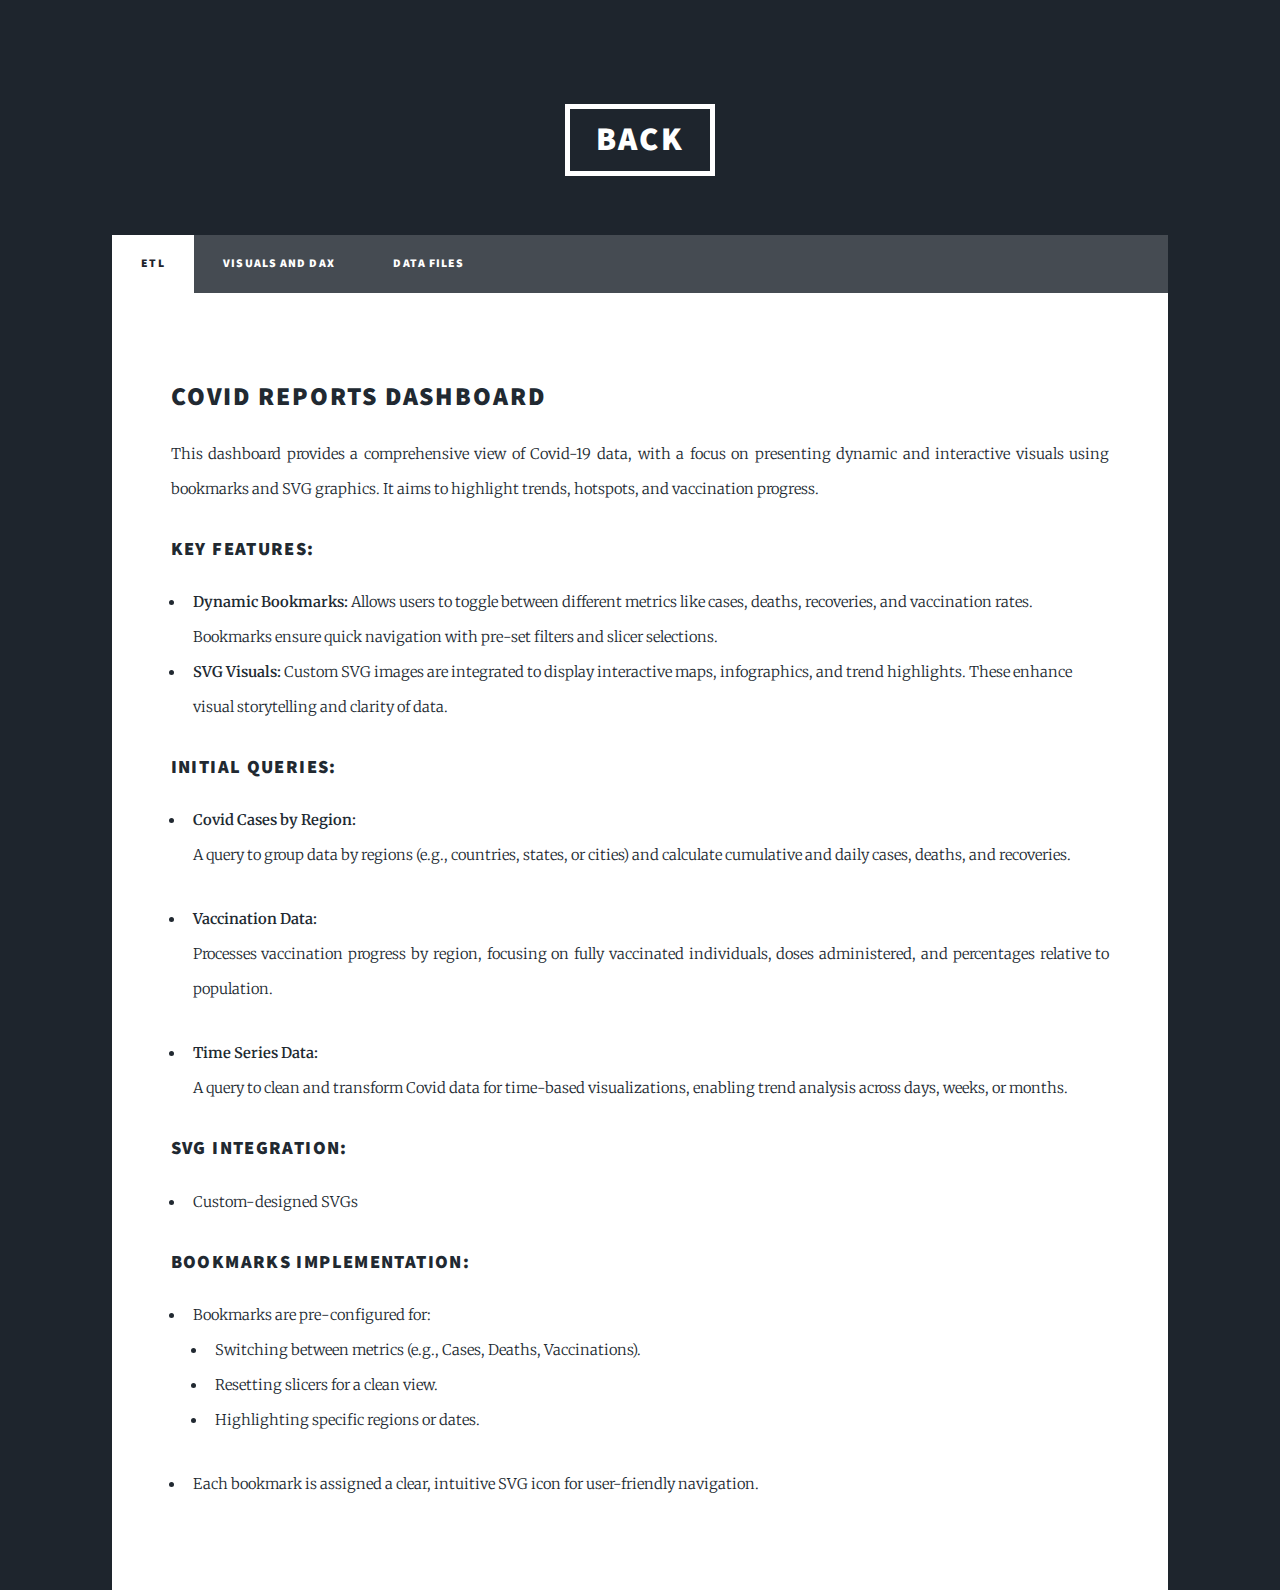
==== CovidReport.html @ fd901b5b "Steps" ====
<!DOCTYPE HTML>
<!--
	Massively by HTML5 UP
	html5up.net | @ajlkn
	Free for personal and commercial use under the CCA 3.0 license (html5up.net/license)
-->
<html>
	<head>
		<title>US Power Grid Project</title>
		<meta charset="utf-8" />
		<meta name="viewport" content="width=device-width, initial-scale=1, user-scalable=no" />
		<link rel="stylesheet" href="assets/css/main.css" />
		<noscript><link rel="stylesheet" href="assets/css/noscript.css" /></noscript>
		<style>
			pre {
				background-color: #f4f4f4;
				border: 1px solid #ddd;
				padding: 10px;
				overflow-x: auto;
			}
		</style>
	</head>
	<body class="is-preload">

		<!-- Wrapper -->
			<div id="wrapper">

				<!-- Header -->
					<header id="header">
						<a href="index.html" class="logo">Back</a>
					</header>

				<!-- Nav -->
					<nav id="nav">
						<ul class="links">
							<li class="active"><a href="generic.html">ETL</a></li>
							<li><a href="index.html">Visuals and DAX</a></li>
							<li><a href="elements.html">Data Files</a></li>
						</ul>
						
					</nav>

				<!-- Main -->
					<div id="main">

						<!-- Post -->
							<section class="post">
								<div class="dashboard-documentation">
                                    <h2>Covid Reports Dashboard</h2>
                                    <p>This dashboard provides a comprehensive view of Covid-19 data, with a focus on presenting dynamic and interactive visuals using bookmarks and SVG graphics. It aims to highlight trends, hotspots, and vaccination progress.</p>
                                  
                                    <h3>Key Features:</h3>
                                    <ul>
                                      <li><strong>Dynamic Bookmarks:</strong> Allows users to toggle between different metrics like cases, deaths, recoveries, and vaccination rates. Bookmarks ensure quick navigation with pre-set filters and slicer selections.</li>
                                      <li><strong>SVG Visuals:</strong> Custom SVG images are integrated to display interactive maps, infographics, and trend highlights. These enhance visual storytelling and clarity of data.</li>
                                    </ul>
                                  
                                    <h3>Initial Queries:</h3>
                                    <ul>
                                      <li>
                                        <strong>Covid Cases by Region:</strong> 
                                        <p>A query to group data by regions (e.g., countries, states, or cities) and calculate cumulative and daily cases, deaths, and recoveries.</p>
                                      </li>
                                      <li>
                                        <strong>Vaccination Data:</strong> 
                                        <p>Processes vaccination progress by region, focusing on fully vaccinated individuals, doses administered, and percentages relative to population.</p>
                                      </li>
                                      <li>
                                        <strong>Time Series Data:</strong> 
                                        <p>A query to clean and transform Covid data for time-based visualizations, enabling trend analysis across days, weeks, or months.</p>
                                      </li>
                                    </ul>
                                  
                                    <h3>SVG Integration:</h3>
                                    <ul>
                                      <li>Custom-designed SVGs</li>
                                      
                                    </ul>
                                  
                                    <h3>Bookmarks Implementation:</h3>
                                    <ul>
                                      <li>Bookmarks are pre-configured for:
                                        <ul>
                                          <li>Switching between metrics (e.g., Cases, Deaths, Vaccinations).</li>
                                          <li>Resetting slicers for a clean view.</li>
                                          <li>Highlighting specific regions or dates.</li>
                                        </ul>
                                      </li>
                                      <li>Each bookmark is assigned a clear, intuitive SVG icon for user-friendly navigation.</li>
                                    </ul>
                                  </div>
---- assets/css/main.css ----
@import url(fontawesome-all.min.css);
@import url("https://fonts.googleapis.com/css?family=Merriweather:300,700,300italic,700italic|Source+Sans+Pro:900");

/*
	Massively by HTML5 UP
	html5up.net | @ajlkn
	Free for personal and commercial use under the CCA 3.0 license (html5up.net/license)
*/

html, body, div, span, applet, object,
iframe, h1, h2, h3, h4, h5, h6, p, blockquote,
pre, a, abbr, acronym, address, big, cite,
code, del, dfn, em, img, ins, kbd, q, s, samp,
small, strike, strong, sub, sup, tt, var, b,
u, i, center, dl, dt, dd, ol, ul, li, fieldset,
form, label, legend, table, caption, tbody,
tfoot, thead, tr, th, td, article, aside,
canvas, details, embed, figure, figcaption,
footer, header, hgroup, menu, nav, output, ruby,
section, summary, time, mark, audio, video {
	margin: 0;
	padding: 0;
	border: 0;
	font-size: 100%;
	font: inherit;
	vertical-align: baseline;}

article, aside, details, figcaption, figure,
footer, header, hgroup, menu, nav, section {
	display: block;}

body {
	line-height: 1;
}

ol, ul {
	list-style: none;
}

blockquote, q {
	quotes: none;
}

	blockquote:before, blockquote:after, q:before, q:after {
		content: '';
		content: none;
	}

table {
	border-collapse: collapse;
	border-spacing: 0;
}

body {
	-webkit-text-size-adjust: none;
}

mark {
	background-color: transparent;
	color: inherit;
}

input::-moz-focus-inner {
	border: 0;
	padding: 0;
}

input, select, textarea {
	-moz-appearance: none;
	-webkit-appearance: none;
	-ms-appearance: none;
	appearance: none;
}



/* Basic slider styling */
.slider {
  position: relative;
  max-width: 100%;
  overflow: hidden;
  margin: 4rem 0;
}

.slides {
  display: flex;
  transition: transform 0.5s ease-in-out;
}

.slide {
  min-width: 100%;
  box-sizing: border-box;
}

.slider img {
  width: 100%;
  display: block;
}

button.prev,
button.next {
  position: absolute;
  top: 50%;
  transform: translateY(-50%);
  background: rgba(107, 107, 107, 0.5);
  color: white;
  border: none;
  padding: 5px;
  cursor: pointer;
  z-index: 100;
}

button.prev {
  left: 1px;
}

button.next {
  right: 1px;
}



/* Basic */

	@-ms-viewport {
		width: device-width;
	}

	body {
		-ms-overflow-style: scrollbar;
	}

	@media screen and (max-width: 480px) {

		html, body {
			min-width: 320px;
		}

	}

	html {
		box-sizing: border-box;
	}

	*, *:before, *:after {
		box-sizing: inherit;
	}

	body {
		background-color: #1e252d;
	}

		body.is-preload *, body.is-preload *:before, body.is-preload *:after {
			-moz-animation: none !important;
			-webkit-animation: none !important;
			-ms-animation: none !important;
			animation: none !important;
			-moz-transition: none !important;
			-webkit-transition: none !important;
			-ms-transition: none !important;
			transition: none !important;
		}

/* Type */

	html {
		font-size: 16pt;
	}

		@media screen and (max-width: 1680px) {

			html {
				font-size: 12pt;
			}

		}

		@media screen and (max-width: 1280px) {

			html {
				font-size: 11pt;
			}

		}

		@media screen and (max-width: 360px) {

			html {
				font-size: 10pt;
			}

		}

	body {
		color: #212931;
	}

	body, input, select, textarea {
		font-family: "Merriweather", Georgia, serif;
		font-weight: 300;
		font-size: 1rem;
		line-height: 2.375;
	}

	a {
		-moz-transition: color 0.2s ease-in-out, background-color 0.2s ease-in-out, border-color 0.2s ease-in-out, box-shadow 0.2s ease-in-out;
		-webkit-transition: color 0.2s ease-in-out, background-color 0.2s ease-in-out, border-color 0.2s ease-in-out, box-shadow 0.2s ease-in-out;
		-ms-transition: color 0.2s ease-in-out, background-color 0.2s ease-in-out, border-color 0.2s ease-in-out, box-shadow 0.2s ease-in-out;
		transition: color 0.2s ease-in-out, background-color 0.2s ease-in-out, border-color 0.2s ease-in-out, box-shadow 0.2s ease-in-out;
		border-bottom: dotted 1px;
		text-decoration: none;
	}

		a:hover {
			border-bottom-color: transparent;
		}

	strong, b {
		font-weight: 600;
	}

	em, i {
		font-style: italic;
	}

	p {
		text-align: justify;
		margin: 0 0 2rem 0;
	}

	h1, h2, h3, h4, h5, h6 {
		font-family: "Source Sans Pro", Helvetica, sans-serif;
		font-weight: 900;
		line-height: 1.5;
		letter-spacing: 0.075em;
		text-transform: uppercase;
		margin: 0 0 1rem 0;
	}

		h1 a, h2 a, h3 a, h4 a, h5 a, h6 a {
			border-bottom: 0;
			color: inherit;
			text-decoration: none;
		}

	h1 {
		font-size: 4rem;
		line-height: 1.1;
		margin: 0 0 2rem 0;
	}

	h2 {
		font-size: 1.75rem;
		line-height: 1.3;
		margin: 0 0 1.5rem 0;
	}

	h3 {
		font-size: 1.25rem;
		margin: 0 0 1.5rem 0;
	}

	h4 {
		font-size: 1rem;
	}

	h5 {
		font-size: 0.9rem;
	}

	h6 {
		font-size: 0.8rem;
	}

	sub {
		font-size: 0.8rem;
		position: relative;
		top: 0.5rem;
	}

	sup {
		font-size: 0.8rem;
		position: relative;
		top: -0.5rem;
	}

	blockquote {
		border-left: solid 4px;
		font-style: italic;
		margin: 0 0 2rem 0;
		padding: 0.5rem 0 0.5rem 2rem;
	}

	code {
		border: solid 2px;
		font-family: "Courier New", monospace;
		font-size: 0.9rem;
		margin: 0 0.25rem;
		padding: 0.25rem 0.65rem;
	}

	pre {
		-webkit-overflow-scrolling: touch;
		font-family: "Courier New", monospace;
		font-size: 0.9rem;
		margin: 0 0 2rem 0;
	}

		pre code {
			display: block;
			line-height: 1.75;
			padding: 1rem 1.5rem;
			overflow-x: auto;
		}

	hr {
		border: 0;
		border-bottom: solid 2px;
		margin: 3rem 0;
	}

		hr.major {
			margin: 5rem 0;
		}

	.align-left {
		text-align: left;
	}

	.align-center {
		text-align: center;
	}

	.align-right {
		text-align: right;
	}

	input, select, textarea {
		color: #212931;
	}

	a {
		color: #212931;
		border-bottom-color: rgba(33, 41, 49, 0.5);
	}

		a:hover {
			border-bottom-color: transparent;
			color: #18bfef !important;
		}

	strong, b {
		color: #212931;
	}

	h1, h2, h3, h4, h5, h6 {
		color: #212931;
	}

	blockquote {
		border-left-color: #eeeeee;
	}

	code {
		background: rgba(220, 220, 220, 0.25);
		border-color: #eeeeee;
	}

	hr {
		border-bottom-color: #eeeeee;
	}

/* Row */

	.row {
		display: flex;
		flex-wrap: wrap;
		box-sizing: border-box;
		align-items: stretch;
	}

		.row > * {
			box-sizing: border-box;
		}

		.row.gtr-uniform > * > :last-child {
			margin-bottom: 0;
		}

		.row.aln-left {
			justify-content: flex-start;
		}

		.row.aln-center {
			justify-content: center;
		}

		.row.aln-right {
			justify-content: flex-end;
		}

		.row.aln-top {
			align-items: flex-start;
		}

		.row.aln-middle {
			align-items: center;
		}

		.row.aln-bottom {
			align-items: flex-end;
		}

		.row > .imp {
			order: -1;
		}

		.row > .col-1 {
			width: 8.33333%;
		}

		.row > .off-1 {
			margin-left: 8.33333%;
		}

		.row > .col-2 {
			width: 16.66667%;
		}

		.row > .off-2 {
			margin-left: 16.66667%;
		}

		.row > .col-3 {
			width: 25%;
		}

		.row > .off-3 {
			margin-left: 25%;
		}

		.row > .col-4 {
			width: 33.33333%;
		}

		.row > .off-4 {
			margin-left: 33.33333%;
		}

		.row > .col-5 {
			width: 41.66667%;
		}

		.row > .off-5 {
			margin-left: 41.66667%;
		}

		.row > .col-6 {
			width: 50%;
		}

		.row > .off-6 {
			margin-left: 50%;
		}

		.row > .col-7 {
			width: 58.33333%;
		}

		.row > .off-7 {
			margin-left: 58.33333%;
		}

		.row > .col-8 {
			width: 66.66667%;
		}

		.row > .off-8 {
			margin-left: 66.66667%;
		}

		.row > .col-9 {
			width: 75%;
		}

		.row > .off-9 {
			margin-left: 75%;
		}

		.row > .col-10 {
			width: 83.33333%;
		}

		.row > .off-10 {
			margin-left: 83.33333%;
		}

		.row > .col-11 {
			width: 91.66667%;
		}

		.row > .off-11 {
			margin-left: 91.66667%;
		}

		.row > .col-12 {
			width: 100%;
		}

		.row > .off-12 {
			margin-left: 100%;
		}

		.row.gtr-0 {
			margin-top: 0;
			margin-left: 0rem;
		}

			.row.gtr-0 > * {
				padding: 0 0 0 0rem;
			}

			.row.gtr-0.gtr-uniform {
				margin-top: 0rem;
			}

				.row.gtr-0.gtr-uniform > * {
					padding-top: 0rem;
				}

		.row.gtr-25 {
			margin-top: 0;
			margin-left: -0.375rem;
		}

			.row.gtr-25 > * {
				padding: 0 0 0 0.375rem;
			}

			.row.gtr-25.gtr-uniform {
				margin-top: -0.375rem;
			}

				.row.gtr-25.gtr-uniform > * {
					padding-top: 0.375rem;
				}

		.row.gtr-50 {
			margin-top: 0;
			margin-left: -0.75rem;
		}

			.row.gtr-50 > * {
				padding: 0 0 0 0.75rem;
			}

			.row.gtr-50.gtr-uniform {
				margin-top: -0.75rem;
			}

				.row.gtr-50.gtr-uniform > * {
					padding-top: 0.75rem;
				}

		.row {
			margin-top: 0;
			margin-left: -1.5rem;
		}

			.row > * {
				padding: 0 0 0 1.5rem;
			}

			.row.gtr-uniform {
				margin-top: -1.5rem;
			}

				.row.gtr-uniform > * {
					padding-top: 1.5rem;
				}

		.row.gtr-150 {
			margin-top: 0;
			margin-left: -2.25rem;
		}

			.row.gtr-150 > * {
				padding: 0 0 0 2.25rem;
			}

			.row.gtr-150.gtr-uniform {
				margin-top: -2.25rem;
			}

				.row.gtr-150.gtr-uniform > * {
					padding-top: 2.25rem;
				}

		.row.gtr-200 {
			margin-top: 0;
			margin-left: -3rem;
		}

			.row.gtr-200 > * {
				padding: 0 0 0 3rem;
			}

			.row.gtr-200.gtr-uniform {
				margin-top: -3rem;
			}

				.row.gtr-200.gtr-uniform > * {
					padding-top: 3rem;
				}

		@media screen and (max-width: 1680px) {

			.row {
				display: flex;
				flex-wrap: wrap;
				box-sizing: border-box;
				align-items: stretch;
			}

				.row > * {
					box-sizing: border-box;
				}

				.row.gtr-uniform > * > :last-child {
					margin-bottom: 0;
				}

				.row.aln-left {
					justify-content: flex-start;
				}

				.row.aln-center {
					justify-content: center;
				}

				.row.aln-right {
					justify-content: flex-end;
				}

				.row.aln-top {
					align-items: flex-start;
				}

				.row.aln-middle {
					align-items: center;
				}

				.row.aln-bottom {
					align-items: flex-end;
				}

				.row > .imp-xlarge {
					order: -1;
				}

				.row > .col-1-xlarge {
					width: 8.33333%;
				}

				.row > .off-1-xlarge {
					margin-left: 8.33333%;
				}

				.row > .col-2-xlarge {
					width: 16.66667%;
				}

				.row > .off-2-xlarge {
					margin-left: 16.66667%;
				}

				.row > .col-3-xlarge {
					width: 25%;
				}

				.row > .off-3-xlarge {
					margin-left: 25%;
				}

				.row > .col-4-xlarge {
					width: 33.33333%;
				}

				.row > .off-4-xlarge {
					margin-left: 33.33333%;
				}

				.row > .col-5-xlarge {
					width: 41.66667%;
				}

				.row > .off-5-xlarge {
					margin-left: 41.66667%;
				}

				.row > .col-6-xlarge {
					width: 50%;
				}

				.row > .off-6-xlarge {
					margin-left: 50%;
				}

				.row > .col-7-xlarge {
					width: 58.33333%;
				}

				.row > .off-7-xlarge {
					margin-left: 58.33333%;
				}

				.row > .col-8-xlarge {
					width: 66.66667%;
				}

				.row > .off-8-xlarge {
					margin-left: 66.66667%;
				}

				.row > .col-9-xlarge {
					width: 75%;
				}

				.row > .off-9-xlarge {
					margin-left: 75%;
				}

				.row > .col-10-xlarge {
					width: 83.33333%;
				}

				.row > .off-10-xlarge {
					margin-left: 83.33333%;
				}

				.row > .col-11-xlarge {
					width: 91.66667%;
				}

				.row > .off-11-xlarge {
					margin-left: 91.66667%;
				}

				.row > .col-12-xlarge {
					width: 100%;
				}

				.row > .off-12-xlarge {
					margin-left: 100%;
				}

				.row.gtr-0 {
					margin-top: 0;
					margin-left: 0rem;
				}

					.row.gtr-0 > * {
						padding: 0 0 0 0rem;
					}

					.row.gtr-0.gtr-uniform {
						margin-top: 0rem;
					}

						.row.gtr-0.gtr-uniform > * {
							padding-top: 0rem;
						}

				.row.gtr-25 {
					margin-top: 0;
					margin-left: -0.375rem;
				}

					.row.gtr-25 > * {
						padding: 0 0 0 0.375rem;
					}

					.row.gtr-25.gtr-uniform {
						margin-top: -0.375rem;
					}

						.row.gtr-25.gtr-uniform > * {
							padding-top: 0.375rem;
						}

				.row.gtr-50 {
					margin-top: 0;
					margin-left: -0.75rem;
				}

					.row.gtr-50 > * {
						padding: 0 0 0 0.75rem;
					}

					.row.gtr-50.gtr-uniform {
						margin-top: -0.75rem;
					}

						.row.gtr-50.gtr-uniform > * {
							padding-top: 0.75rem;
						}

				.row {
					margin-top: 0;
					margin-left: -1.5rem;
				}

					.row > * {
						padding: 0 0 0 1.5rem;
					}

					.row.gtr-uniform {
						margin-top: -1.5rem;
					}

						.row.gtr-uniform > * {
							padding-top: 1.5rem;
						}

				.row.gtr-150 {
					margin-top: 0;
					margin-left: -2.25rem;
				}

					.row.gtr-150 > * {
						padding: 0 0 0 2.25rem;
					}

					.row.gtr-150.gtr-uniform {
						margin-top: -2.25rem;
					}

						.row.gtr-150.gtr-uniform > * {
							padding-top: 2.25rem;
						}

				.row.gtr-200 {
					margin-top: 0;
					margin-left: -3rem;
				}

					.row.gtr-200 > * {
						padding: 0 0 0 3rem;
					}

					.row.gtr-200.gtr-uniform {
						margin-top: -3rem;
					}

						.row.gtr-200.gtr-uniform > * {
							padding-top: 3rem;
						}

		}

		@media screen and (max-width: 1280px) {

			.row {
				display: flex;
				flex-wrap: wrap;
				box-sizing: border-box;
				align-items: stretch;
			}

				.row > * {
					box-sizing: border-box;
				}

				.row.gtr-uniform > * > :last-child {
					margin-bottom: 0;
				}

				.row.aln-left {
					justify-content: flex-start;
				}

				.row.aln-center {
					justify-content: center;
				}

				.row.aln-right {
					justify-content: flex-end;
				}

				.row.aln-top {
					align-items: flex-start;
				}

				.row.aln-middle {
					align-items: center;
				}

				.row.aln-bottom {
					align-items: flex-end;
				}

				.row > .imp-large {
					order: -1;
				}

				.row > .col-1-large {
					width: 8.33333%;
				}

				.row > .off-1-large {
					margin-left: 8.33333%;
				}

				.row > .col-2-large {
					width: 16.66667%;
				}

				.row > .off-2-large {
					margin-left: 16.66667%;
				}

				.row > .col-3-large {
					width: 25%;
				}

				.row > .off-3-large {
					margin-left: 25%;
				}

				.row > .col-4-large {
					width: 33.33333%;
				}

				.row > .off-4-large {
					margin-left: 33.33333%;
				}

				.row > .col-5-large {
					width: 41.66667%;
				}

				.row > .off-5-large {
					margin-left: 41.66667%;
				}

				.row > .col-6-large {
					width: 50%;
				}

				.row > .off-6-large {
					margin-left: 50%;
				}

				.row > .col-7-large {
					width: 58.33333%;
				}

				.row > .off-7-large {
					margin-left: 58.33333%;
				}

				.row > .col-8-large {
					width: 66.66667%;
				}

				.row > .off-8-large {
					margin-left: 66.66667%;
				}

				.row > .col-9-large {
					width: 75%;
				}

				.row > .off-9-large {
					margin-left: 75%;
				}

				.row > .col-10-large {
					width: 83.33333%;
				}

				.row > .off-10-large {
					margin-left: 83.33333%;
				}

				.row > .col-11-large {
					width: 91.66667%;
				}

				.row > .off-11-large {
					margin-left: 91.66667%;
				}

				.row > .col-12-large {
					width: 100%;
				}

				.row > .off-12-large {
					margin-left: 100%;
				}

				.row.gtr-0 {
					margin-top: 0;
					margin-left: 0rem;
				}

					.row.gtr-0 > * {
						padding: 0 0 0 0rem;
					}

					.row.gtr-0.gtr-uniform {
						margin-top: 0rem;
					}

						.row.gtr-0.gtr-uniform > * {
							padding-top: 0rem;
						}

				.row.gtr-25 {
					margin-top: 0;
					margin-left: -0.375rem;
				}

					.row.gtr-25 > * {
						padding: 0 0 0 0.375rem;
					}

					.row.gtr-25.gtr-uniform {
						margin-top: -0.375rem;
					}

						.row.gtr-25.gtr-uniform > * {
							padding-top: 0.375rem;
						}

				.row.gtr-50 {
					margin-top: 0;
					margin-left: -0.75rem;
				}

					.row.gtr-50 > * {
						padding: 0 0 0 0.75rem;
					}

					.row.gtr-50.gtr-uniform {
						margin-top: -0.75rem;
					}

						.row.gtr-50.gtr-uniform > * {
							padding-top: 0.75rem;
						}

				.row {
					margin-top: 0;
					margin-left: -1.5rem;
				}

					.row > * {
						padding: 0 0 0 1.5rem;
					}

					.row.gtr-uniform {
						margin-top: -1.5rem;
					}

						.row.gtr-uniform > * {
							padding-top: 1.5rem;
						}

				.row.gtr-150 {
					margin-top: 0;
					margin-left: -2.25rem;
				}

					.row.gtr-150 > * {
						padding: 0 0 0 2.25rem;
					}

					.row.gtr-150.gtr-uniform {
						margin-top: -2.25rem;
					}

						.row.gtr-150.gtr-uniform > * {
							padding-top: 2.25rem;
						}

				.row.gtr-200 {
					margin-top: 0;
					margin-left: -3rem;
				}

					.row.gtr-200 > * {
						padding: 0 0 0 3rem;
					}

					.row.gtr-200.gtr-uniform {
						margin-top: -3rem;
					}

						.row.gtr-200.gtr-uniform > * {
							padding-top: 3rem;
						}

		}

		@media screen and (max-width: 980px) {

			.row {
				display: flex;
				flex-wrap: wrap;
				box-sizing: border-box;
				align-items: stretch;
			}

				.row > * {
					box-sizing: border-box;
				}

				.row.gtr-uniform > * > :last-child {
					margin-bottom: 0;
				}

				.row.aln-left {
					justify-content: flex-start;
				}

				.row.aln-center {
					justify-content: center;
				}

				.row.aln-right {
					justify-content: flex-end;
				}

				.row.aln-top {
					align-items: flex-start;
				}

				.row.aln-middle {
					align-items: center;
				}

				.row.aln-bottom {
					align-items: flex-end;
				}

				.row > .imp-medium {
					order: -1;
				}

				.row > .col-1-medium {
					width: 8.33333%;
				}

				.row > .off-1-medium {
					margin-left: 8.33333%;
				}

				.row > .col-2-medium {
					width: 16.66667%;
				}

				.row > .off-2-medium {
					margin-left: 16.66667%;
				}

				.row > .col-3-medium {
					width: 25%;
				}

				.row > .off-3-medium {
					margin-left: 25%;
				}

				.row > .col-4-medium {
					width: 33.33333%;
				}

				.row > .off-4-medium {
					margin-left: 33.33333%;
				}

				.row > .col-5-medium {
					width: 41.66667%;
				}

				.row > .off-5-medium {
					margin-left: 41.66667%;
				}

				.row > .col-6-medium {
					width: 50%;
				}

				.row > .off-6-medium {
					margin-left: 50%;
				}

				.row > .col-7-medium {
					width: 58.33333%;
				}

				.row > .off-7-medium {
					margin-left: 58.33333%;
				}

				.row > .col-8-medium {
					width: 66.66667%;
				}

				.row > .off-8-medium {
					margin-left: 66.66667%;
				}

				.row > .col-9-medium {
					width: 75%;
				}

				.row > .off-9-medium {
					margin-left: 75%;
				}

				.row > .col-10-medium {
					width: 83.33333%;
				}

				.row > .off-10-medium {
					margin-left: 83.33333%;
				}

				.row > .col-11-medium {
					width: 91.66667%;
				}

				.row > .off-11-medium {
					margin-left: 91.66667%;
				}

				.row > .col-12-medium {
					width: 100%;
				}

				.row > .off-12-medium {
					margin-left: 100%;
				}

				.row.gtr-0 {
					margin-top: 0;
					margin-left: 0rem;
				}

					.row.gtr-0 > * {
						padding: 0 0 0 0rem;
					}

					.row.gtr-0.gtr-uniform {
						margin-top: 0rem;
					}

						.row.gtr-0.gtr-uniform > * {
							padding-top: 0rem;
						}

				.row.gtr-25 {
					margin-top: 0;
					margin-left: -0.375rem;
				}

					.row.gtr-25 > * {
						padding: 0 0 0 0.375rem;
					}

					.row.gtr-25.gtr-uniform {
						margin-top: -0.375rem;
					}

						.row.gtr-25.gtr-uniform > * {
							padding-top: 0.375rem;
						}

				.row.gtr-50 {
					margin-top: 0;
					margin-left: -0.75rem;
				}

					.row.gtr-50 > * {
						padding: 0 0 0 0.75rem;
					}

					.row.gtr-50.gtr-uniform {
						margin-top: -0.75rem;
					}

						.row.gtr-50.gtr-uniform > * {
							padding-top: 0.75rem;
						}

				.row {
					margin-top: 0;
					margin-left: -1.5rem;
				}

					.row > * {
						padding: 0 0 0 1.5rem;
					}

					.row.gtr-uniform {
						margin-top: -1.5rem;
					}

						.row.gtr-uniform > * {
							padding-top: 1.5rem;
						}

				.row.gtr-150 {
					margin-top: 0;
					margin-left: -2.25rem;
				}

					.row.gtr-150 > * {
						padding: 0 0 0 2.25rem;
					}

					.row.gtr-150.gtr-uniform {
						margin-top: -2.25rem;
					}

						.row.gtr-150.gtr-uniform > * {
							padding-top: 2.25rem;
						}

				.row.gtr-200 {
					margin-top: 0;
					margin-left: -3rem;
				}

					.row.gtr-200 > * {
						padding: 0 0 0 3rem;
					}

					.row.gtr-200.gtr-uniform {
						margin-top: -3rem;
					}

						.row.gtr-200.gtr-uniform > * {
							padding-top: 3rem;
						}

		}

		@media screen and (max-width: 736px) {

			.row {
				display: flex;
				flex-wrap: wrap;
				box-sizing: border-box;
				align-items: stretch;
			}

				.row > * {
					box-sizing: border-box;
				}

				.row.gtr-uniform > * > :last-child {
					margin-bottom: 0;
				}

				.row.aln-left {
					justify-content: flex-start;
				}

				.row.aln-center {
					justify-content: center;
				}

				.row.aln-right {
					justify-content: flex-end;
				}

				.row.aln-top {
					align-items: flex-start;
				}

				.row.aln-middle {
					align-items: center;
				}

				.row.aln-bottom {
					align-items: flex-end;
				}

				.row > .imp-small {
					order: -1;
				}

				.row > .col-1-small {
					width: 8.33333%;
				}

				.row > .off-1-small {
					margin-left: 8.33333%;
				}

				.row > .col-2-small {
					width: 16.66667%;
				}

				.row > .off-2-small {
					margin-left: 16.66667%;
				}

				.row > .col-3-small {
					width: 25%;
				}

				.row > .off-3-small {
					margin-left: 25%;
				}

				.row > .col-4-small {
					width: 33.33333%;
				}

				.row > .off-4-small {
					margin-left: 33.33333%;
				}

				.row > .col-5-small {
					width: 41.66667%;
				}

				.row > .off-5-small {
					margin-left: 41.66667%;
				}

				.row > .col-6-small {
					width: 50%;
				}

				.row > .off-6-small {
					margin-left: 50%;
				}

				.row > .col-7-small {
					width: 58.33333%;
				}

				.row > .off-7-small {
					margin-left: 58.33333%;
				}

				.row > .col-8-small {
					width: 66.66667%;
				}

				.row > .off-8-small {
					margin-left: 66.66667%;
				}

				.row > .col-9-small {
					width: 75%;
				}

				.row > .off-9-small {
					margin-left: 75%;
				}

				.row > .col-10-small {
					width: 83.33333%;
				}

				.row > .off-10-small {
					margin-left: 83.33333%;
				}

				.row > .col-11-small {
					width: 91.66667%;
				}

				.row > .off-11-small {
					margin-left: 91.66667%;
				}

				.row > .col-12-small {
					width: 100%;
				}

				.row > .off-12-small {
					margin-left: 100%;
				}

				.row.gtr-0 {
					margin-top: 0;
					margin-left: 0rem;
				}

					.row.gtr-0 > * {
						padding: 0 0 0 0rem;
					}

					.row.gtr-0.gtr-uniform {
						margin-top: 0rem;
					}

						.row.gtr-0.gtr-uniform > * {
							padding-top: 0rem;
						}

				.row.gtr-25 {
					margin-top: 0;
					margin-left: -0.375rem;
				}

					.row.gtr-25 > * {
						padding: 0 0 0 0.375rem;
					}

					.row.gtr-25.gtr-uniform {
						margin-top: -0.375rem;
					}

						.row.gtr-25.gtr-uniform > * {
							padding-top: 0.375rem;
						}

				.row.gtr-50 {
					margin-top: 0;
					margin-left: -0.75rem;
				}

					.row.gtr-50 > * {
						padding: 0 0 0 0.75rem;
					}

					.row.gtr-50.gtr-uniform {
						margin-top: -0.75rem;
					}

						.row.gtr-50.gtr-uniform > * {
							padding-top: 0.75rem;
						}

				.row {
					margin-top: 0;
					margin-left: -1.5rem;
				}

					.row > * {
						padding: 0 0 0 1.5rem;
					}

					.row.gtr-uniform {
						margin-top: -1.5rem;
					}

						.row.gtr-uniform > * {
							padding-top: 1.5rem;
						}

				.row.gtr-150 {
					margin-top: 0;
					margin-left: -2.25rem;
				}

					.row.gtr-150 > * {
						padding: 0 0 0 2.25rem;
					}

					.row.gtr-150.gtr-uniform {
						margin-top: -2.25rem;
					}

						.row.gtr-150.gtr-uniform > * {
							padding-top: 2.25rem;
						}

				.row.gtr-200 {
					margin-top: 0;
					margin-left: -3rem;
				}

					.row.gtr-200 > * {
						padding: 0 0 0 3rem;
					}

					.row.gtr-200.gtr-uniform {
						margin-top: -3rem;
					}

						.row.gtr-200.gtr-uniform > * {
							padding-top: 3rem;
						}

		}

		@media screen and (max-width: 480px) {

			.row {
				display: flex;
				flex-wrap: wrap;
				box-sizing: border-box;
				align-items: stretch;
			}

				.row > * {
					box-sizing: border-box;
				}

				.row.gtr-uniform > * > :last-child {
					margin-bottom: 0;
				}

				.row.aln-left {
					justify-content: flex-start;
				}

				.row.aln-center {
					justify-content: center;
				}

				.row.aln-right {
					justify-content: flex-end;
				}

				.row.aln-top {
					align-items: flex-start;
				}

				.row.aln-middle {
					align-items: center;
				}

				.row.aln-bottom {
					align-items: flex-end;
				}

				.row > .imp-xsmall {
					order: -1;
				}

				.row > .col-1-xsmall {
					width: 8.33333%;
				}

				.row > .off-1-xsmall {
					margin-left: 8.33333%;
				}

				.row > .col-2-xsmall {
					width: 16.66667%;
				}

				.row > .off-2-xsmall {
					margin-left: 16.66667%;
				}

				.row > .col-3-xsmall {
					width: 25%;
				}

				.row > .off-3-xsmall {
					margin-left: 25%;
				}

				.row > .col-4-xsmall {
					width: 33.33333%;
				}

				.row > .off-4-xsmall {
					margin-left: 33.33333%;
				}

				.row > .col-5-xsmall {
					width: 41.66667%;
				}

				.row > .off-5-xsmall {
					margin-left: 41.66667%;
				}

				.row > .col-6-xsmall {
					width: 50%;
				}

				.row > .off-6-xsmall {
					margin-left: 50%;
				}

				.row > .col-7-xsmall {
					width: 58.33333%;
				}

				.row > .off-7-xsmall {
					margin-left: 58.33333%;
				}

				.row > .col-8-xsmall {
					width: 66.66667%;
				}

				.row > .off-8-xsmall {
					margin-left: 66.66667%;
				}

				.row > .col-9-xsmall {
					width: 75%;
				}

				.row > .off-9-xsmall {
					margin-left: 75%;
				}

				.row > .col-10-xsmall {
					width: 83.33333%;
				}

				.row > .off-10-xsmall {
					margin-left: 83.33333%;
				}

				.row > .col-11-xsmall {
					width: 91.66667%;
				}

				.row > .off-11-xsmall {
					margin-left: 91.66667%;
				}

				.row > .col-12-xsmall {
					width: 100%;
				}

				.row > .off-12-xsmall {
					margin-left: 100%;
				}

				.row.gtr-0 {
					margin-top: 0;
					margin-left: 0rem;
				}

					.row.gtr-0 > * {
						padding: 0 0 0 0rem;
					}

					.row.gtr-0.gtr-uniform {
						margin-top: 0rem;
					}

						.row.gtr-0.gtr-uniform > * {
							padding-top: 0rem;
						}

				.row.gtr-25 {
					margin-top: 0;
					margin-left: -0.375rem;
				}

					.row.gtr-25 > * {
						padding: 0 0 0 0.375rem;
					}

					.row.gtr-25.gtr-uniform {
						margin-top: -0.375rem;
					}

						.row.gtr-25.gtr-uniform > * {
							padding-top: 0.375rem;
						}

				.row.gtr-50 {
					margin-top: 0;
					margin-left: -0.75rem;
				}

					.row.gtr-50 > * {
						padding: 0 0 0 0.75rem;
					}

					.row.gtr-50.gtr-uniform {
						margin-top: -0.75rem;
					}

						.row.gtr-50.gtr-uniform > * {
							padding-top: 0.75rem;
						}

				.row {
					margin-top: 0;
					margin-left: -1.5rem;
				}

					.row > * {
						padding: 0 0 0 1.5rem;
					}

					.row.gtr-uniform {
						margin-top: -1.5rem;
					}

						.row.gtr-uniform > * {
							padding-top: 1.5rem;
						}

				.row.gtr-150 {
					margin-top: 0;
					margin-left: -2.25rem;
				}

					.row.gtr-150 > * {
						padding: 0 0 0 2.25rem;
					}

					.row.gtr-150.gtr-uniform {
						margin-top: -2.25rem;
					}

						.row.gtr-150.gtr-uniform > * {
							padding-top: 2.25rem;
						}

				.row.gtr-200 {
					margin-top: 0;
					margin-left: -3rem;
				}

					.row.gtr-200 > * {
						padding: 0 0 0 3rem;
					}

					.row.gtr-200.gtr-uniform {
						margin-top: -3rem;
					}

						.row.gtr-200.gtr-uniform > * {
							padding-top: 3rem;
						}

		}

		@media screen and (max-width: 360px) {

			.row {
				display: flex;
				flex-wrap: wrap;
				box-sizing: border-box;
				align-items: stretch;
			}

				.row > * {
					box-sizing: border-box;
				}

				.row.gtr-uniform > * > :last-child {
					margin-bottom: 0;
				}

				.row.aln-left {
					justify-content: flex-start;
				}

				.row.aln-center {
					justify-content: center;
				}

				.row.aln-right {
					justify-content: flex-end;
				}

				.row.aln-top {
					align-items: flex-start;
				}

				.row.aln-middle {
					align-items: center;
				}

				.row.aln-bottom {
					align-items: flex-end;
				}

				.row > .imp-xxsmall {
					order: -1;
				}

				.row > .col-1-xxsmall {
					width: 8.33333%;
				}

				.row > .off-1-xxsmall {
					margin-left: 8.33333%;
				}

				.row > .col-2-xxsmall {
					width: 16.66667%;
				}

				.row > .off-2-xxsmall {
					margin-left: 16.66667%;
				}

				.row > .col-3-xxsmall {
					width: 25%;
				}

				.row > .off-3-xxsmall {
					margin-left: 25%;
				}

				.row > .col-4-xxsmall {
					width: 33.33333%;
				}

				.row > .off-4-xxsmall {
					margin-left: 33.33333%;
				}

				.row > .col-5-xxsmall {
					width: 41.66667%;
				}

				.row > .off-5-xxsmall {
					margin-left: 41.66667%;
				}

				.row > .col-6-xxsmall {
					width: 50%;
				}

				.row > .off-6-xxsmall {
					margin-left: 50%;
				}

				.row > .col-7-xxsmall {
					width: 58.33333%;
				}

				.row > .off-7-xxsmall {
					margin-left: 58.33333%;
				}

				.row > .col-8-xxsmall {
					width: 66.66667%;
				}

				.row > .off-8-xxsmall {
					margin-left: 66.66667%;
				}

				.row > .col-9-xxsmall {
					width: 75%;
				}

				.row > .off-9-xxsmall {
					margin-left: 75%;
				}

				.row > .col-10-xxsmall {
					width: 83.33333%;
				}

				.row > .off-10-xxsmall {
					margin-left: 83.33333%;
				}

				.row > .col-11-xxsmall {
					width: 91.66667%;
				}

				.row > .off-11-xxsmall {
					margin-left: 91.66667%;
				}

				.row > .col-12-xxsmall {
					width: 100%;
				}

				.row > .off-12-xxsmall {
					margin-left: 100%;
				}

				.row.gtr-0 {
					margin-top: 0;
					margin-left: 0rem;
				}

					.row.gtr-0 > * {
						padding: 0 0 0 0rem;
					}

					.row.gtr-0.gtr-uniform {
						margin-top: 0rem;
					}

						.row.gtr-0.gtr-uniform > * {
							padding-top: 0rem;
						}

				.row.gtr-25 {
					margin-top: 0;
					margin-left: -0.375rem;
				}

					.row.gtr-25 > * {
						padding: 0 0 0 0.375rem;
					}

					.row.gtr-25.gtr-uniform {
						margin-top: -0.375rem;
					}

						.row.gtr-25.gtr-uniform > * {
							padding-top: 0.375rem;
						}

				.row.gtr-50 {
					margin-top: 0;
					margin-left: -0.75rem;
				}

					.row.gtr-50 > * {
						padding: 0 0 0 0.75rem;
					}

					.row.gtr-50.gtr-uniform {
						margin-top: -0.75rem;
					}

						.row.gtr-50.gtr-uniform > * {
							padding-top: 0.75rem;
						}

				.row {
					margin-top: 0;
					margin-left: -1.5rem;
				}

					.row > * {
						padding: 0 0 0 1.5rem;
					}

					.row.gtr-uniform {
						margin-top: -1.5rem;
					}

						.row.gtr-uniform > * {
							padding-top: 1.5rem;
						}

				.row.gtr-150 {
					margin-top: 0;
					margin-left: -2.25rem;
				}

					.row.gtr-150 > * {
						padding: 0 0 0 2.25rem;
					}

					.row.gtr-150.gtr-uniform {
						margin-top: -2.25rem;
					}

						.row.gtr-150.gtr-uniform > * {
							padding-top: 2.25rem;
						}

				.row.gtr-200 {
					margin-top: 0;
					margin-left: -3rem;
				}

					.row.gtr-200 > * {
						padding: 0 0 0 3rem;
					}

					.row.gtr-200.gtr-uniform {
						margin-top: -3rem;
					}

						.row.gtr-200.gtr-uniform > * {
							padding-top: 3rem;
						}

		}

/* Box */

	.box {
		border: solid 2px;
		margin-bottom: 2rem;
		padding: 1.5rem;
	}

		.box > :last-child,
		.box > :last-child > :last-child,
		.box > :last-child > :last-child > :last-child {
			margin-bottom: 0;
		}

		.box.alt {
			border: 0;
			border-radius: 0;
			padding: 0;
		}

	.box {
		border-color: #eeeeee;
	}

/* Button */

	input[type="submit"],
	input[type="reset"],
	input[type="button"],
	button,
	.button {
		-moz-appearance: none;
		-webkit-appearance: none;
		-ms-appearance: none;
		appearance: none;
		-moz-transition: background-color 0.2s ease-in-out, box-shadow 0.2s ease-in-out, color 0.2s ease-in-out;
		-webkit-transition: background-color 0.2s ease-in-out, box-shadow 0.2s ease-in-out, color 0.2s ease-in-out;
		-ms-transition: background-color 0.2s ease-in-out, box-shadow 0.2s ease-in-out, color 0.2s ease-in-out;
		transition: background-color 0.2s ease-in-out, box-shadow 0.2s ease-in-out, color 0.2s ease-in-out;
		border: 0;
		border-radius: 0;
		cursor: pointer;
		display: inline-block;
		font-family: "Source Sans Pro", Helvetica, sans-serif;
		font-size: 0.8rem;
		font-weight: 900;
		letter-spacing: 0.075em;
		height: 3rem;
		line-height: 3rem;
		padding: 0 2rem;
		text-align: center;
		text-decoration: none;
		text-transform: uppercase;
		white-space: nowrap;
	}

		input[type="submit"].icon:before,
		input[type="reset"].icon:before,
		input[type="button"].icon:before,
		button.icon:before,
		.button.icon:before {
			margin-right: 0.5rem;
		}

		input[type="submit"].icon.solo,
		input[type="reset"].icon.solo,
		input[type="button"].icon.solo,
		button.icon.solo,
		.button.icon.solo {
			position: relative;
			width: 4rem;
			height: 4rem;
			line-height: 4rem;
			border-radius: 4rem;
			text-indent: 4rem;
			overflow: hidden;
			padding: 0;
			white-space: nowrap;
		}

			input[type="submit"].icon.solo:before,
			input[type="reset"].icon.solo:before,
			input[type="button"].icon.solo:before,
			button.icon.solo:before,
			.button.icon.solo:before {
				position: absolute;
				display: block;
				top: 0;
				left: 0;
				width: inherit;
				height: inherit;
				line-height: inherit;
				font-size: 1.25rem;
				margin-right: 0;
				text-align: center;
				text-indent: 0;
			}

		input[type="submit"].fit,
		input[type="reset"].fit,
		input[type="button"].fit,
		button.fit,
		.button.fit {
			width: 100%;
		}

		input[type="submit"].small,
		input[type="reset"].small,
		input[type="button"].small,
		button.small,
		.button.small {
			font-size: 0.7rem;
			height: 2.5rem;
			line-height: 2.5rem;
			padding: 0 1.5rem;
		}

		input[type="submit"].large,
		input[type="reset"].large,
		input[type="button"].large,
		button.large,
		.button.large {
			font-size: 0.9rem;
			height: 3.5rem;
			line-height: 3.5rem;
			padding: 0 2.75rem;
		}

		@media screen and (max-width: 980px) {

			input[type="submit"],
			input[type="reset"],
			input[type="button"],
			button,
			.button {
				font-size: 0.9rem;
				height: 3.25rem;
				line-height: 3.25rem;
			}

				input[type="submit"].large,
				input[type="reset"].large,
				input[type="button"].large,
				button.large,
				.button.large {
					font-size: 1rem;
					height: 3.75rem;
					line-height: 3.75rem;
				}

		}

		input[type="submit"].disabled, input[type="submit"]:disabled,
		input[type="reset"].disabled,
		input[type="reset"]:disabled,
		input[type="button"].disabled,
		input[type="button"]:disabled,
		button.disabled,
		button:disabled,
		.button.disabled,
		.button:disabled {
			pointer-events: none;
			opacity: 0.25;
		}

	input[type="submit"],
	input[type="reset"],
	input[type="button"],
	button,
	.button {
		background-color: transparent;
		box-shadow: inset 0 0 0 2px #212931;
		color: #212931 !important;
	}

		input[type="submit"]:hover,
		input[type="reset"]:hover,
		input[type="button"]:hover,
		button:hover,
		.button:hover {
			box-shadow: inset 0 0 0 2px #18bfef;
			color: #18bfef !important;
		}

		input[type="submit"].primary,
		input[type="reset"].primary,
		input[type="button"].primary,
		button.primary,
		.button.primary {
			background-color: #212931;
			box-shadow: none;
			color: #ffffff !important;
		}

			input[type="submit"].primary:hover,
			input[type="reset"].primary:hover,
			input[type="button"].primary:hover,
			button.primary:hover,
			.button.primary:hover {
				background-color: #18bfef;
			}

/* Form */

	form {
		margin: 0 0 2rem 0;
	}

		form > :last-child {
			margin-bottom: 0;
		}

		form > .fields {
			display: -moz-flex;
			display: -webkit-flex;
			display: -ms-flex;
			display: flex;
			-moz-flex-wrap: wrap;
			-webkit-flex-wrap: wrap;
			-ms-flex-wrap: wrap;
			flex-wrap: wrap;
			width: calc(100% + 3rem);
			margin: -1.5rem 0 2rem -1.5rem;
		}

			form > .fields > .field {
				-moz-flex-grow: 0;
				-webkit-flex-grow: 0;
				-ms-flex-grow: 0;
				flex-grow: 0;
				-moz-flex-shrink: 0;
				-webkit-flex-shrink: 0;
				-ms-flex-shrink: 0;
				flex-shrink: 0;
				padding: 1.5rem 0 0 1.5rem;
				width: calc(100% - 1.5rem);
			}

				form > .fields > .field.half {
					width: calc(50% - 0.75rem);
				}

				form > .fields > .field.third {
					width: calc(100%/3 - 0.5rem);
				}

				form > .fields > .field.quarter {
					width: calc(25% - 0.375rem);
				}

		@media screen and (max-width: 480px) {

			form > .fields {
				width: calc(100% + 3rem);
				margin: -1.5rem 0 2rem -1.5rem;
			}

				form > .fields > .field {
					padding: 1.5rem 0 0 1.5rem;
					width: calc(100% - 1.5rem);
				}

					form > .fields > .field.half {
						width: calc(100% - 1.5rem);
					}

					form > .fields > .field.third {
						width: calc(100% - 1.5rem);
					}

					form > .fields > .field.quarter {
						width: calc(100% - 1.5rem);
					}

		}

	label {
		display: block;
		font-family: "Source Sans Pro", Helvetica, sans-serif;
		font-weight: 900;
		line-height: 1.5;
		letter-spacing: 0.075em;
		font-size: 0.8rem;
		text-transform: uppercase;
		margin: 0 0 0.75rem 0;
	}

		@media screen and (max-width: 980px) {

			label {
				font-size: 0.9rem;
			}

		}

	input[type="text"],
	input[type="password"],
	input[type="email"],
	select,
	textarea {
		-moz-appearance: none;
		-webkit-appearance: none;
		-ms-appearance: none;
		appearance: none;
		background: transparent;
		border-radius: 0;
		border: solid 2px;
		color: inherit;
		display: block;
		outline: 0;
		padding: 0 1rem;
		text-decoration: none;
		width: 100%;
	}

		input[type="text"]:invalid,
		input[type="password"]:invalid,
		input[type="email"]:invalid,
		select:invalid,
		textarea:invalid {
			box-shadow: none;
		}

	select {
		background-size: 1.25rem;
		background-repeat: no-repeat;
		background-position: calc(100% - 1rem) center;
		height: 3rem;
		padding-right: 3rem;
		text-overflow: ellipsis;
	}

		select:focus::-ms-value {
			background-color: transparent;
		}

		select::-ms-expand {
			display: none;
		}

	input[type="text"],
	input[type="password"],
	input[type="email"],
	select {
		height: 3rem;
	}

	textarea {
		padding: 0.75rem 1rem;
	}

	input[type="checkbox"],
	input[type="radio"] {
		-moz-appearance: none;
		-webkit-appearance: none;
		-ms-appearance: none;
		appearance: none;
		display: block;
		float: left;
		margin-right: -2rem;
		opacity: 0;
		width: 1rem;
		z-index: -1;
	}

		input[type="checkbox"] + label,
		input[type="radio"] + label {
			text-decoration: none;
			cursor: pointer;
			display: inline-block;
			font-size: 1rem;
			letter-spacing: 0;
			font-family: "Merriweather", Georgia, serif;
			text-transform: none;
			font-weight: 300;
			padding-left: 2.8rem;
			padding-right: 1rem;
			position: relative;
		}

			input[type="checkbox"] + label:before,
			input[type="radio"] + label:before {
				-moz-osx-font-smoothing: grayscale;
				-webkit-font-smoothing: antialiased;
				display: inline-block;
				font-style: normal;
				font-variant: normal;
				text-rendering: auto;
				line-height: 1;
				text-transform: none !important;
				font-family: 'Font Awesome 5 Free';
				font-weight: 900;
			}

			input[type="checkbox"] + label:before,
			input[type="radio"] + label:before {
				border-radius: 0;
				border: solid 2px;
				content: '';
				display: inline-block;
				font-size: 0.8rem;
				height: 1.8rem;
				left: 0;
				line-height: 1.65rem;
				position: absolute;
				text-align: center;
				top: -0.125rem;
				width: 1.8rem;
			}

		input[type="checkbox"]:checked + label:before,
		input[type="radio"]:checked + label:before {
			content: '\f00c';
		}

	input[type="checkbox"] + label:before {
		border-radius: 0;
	}

	input[type="radio"] + label:before {
		border-radius: 100%;
	}

	::-webkit-input-placeholder {
		opacity: 1.0;
	}

	:-moz-placeholder {
		opacity: 1.0;
	}

	::-moz-placeholder {
		opacity: 1.0;
	}

	:-ms-input-placeholder {
		opacity: 1.0;
	}

	label {
		color: #212931;
	}

	input[type="text"],
	input[type="password"],
	input[type="email"],
	select,
	textarea {
		border-color: #eeeeee;
	}

		input[type="text"]:focus,
		input[type="password"]:focus,
		input[type="email"]:focus,
		select:focus,
		textarea:focus {
			border-color: #18bfef;
		}

	select {
		background-image: url("data:image/svg+xml;charset=utf8,%3Csvg xmlns='http://www.w3.org/2000/svg' width='40' height='40' preserveAspectRatio='none' viewBox='0 0 40 40'%3E%3Cpath d='M9.4,12.3l10.4,10.4l10.4-10.4c0.2-0.2,0.5-0.4,0.9-0.4c0.3,0,0.6,0.1,0.9,0.4l3.3,3.3c0.2,0.2,0.4,0.5,0.4,0.9 c0,0.4-0.1,0.6-0.4,0.9L20.7,31.9c-0.2,0.2-0.5,0.4-0.9,0.4c-0.3,0-0.6-0.1-0.9-0.4L4.3,17.3c-0.2-0.2-0.4-0.5-0.4-0.9 c0-0.4,0.1-0.6,0.4-0.9l3.3-3.3c0.2-0.2,0.5-0.4,0.9-0.4S9.1,12.1,9.4,12.3z' fill='%23eeeeee' /%3E%3C/svg%3E");
	}

		select option {
			background-color: #ffffff;
			color: #212931;
		}

	.select-wrapper:before {
		color: #eeeeee;
	}

	input[type="checkbox"] + label,
	input[type="radio"] + label {
		color: #212931;
	}

		input[type="checkbox"] + label:before,
		input[type="radio"] + label:before {
			border-color: #eeeeee;
		}

	input[type="checkbox"]:checked + label:before,
	input[type="radio"]:checked + label:before {
		background-color: #212931;
		border-color: #212931;
		color: #ffffff;
	}

	input[type="checkbox"]:focus + label:before,
	input[type="radio"]:focus + label:before {
		border-color: #18bfef;
	}

	::-webkit-input-placeholder {
		color: #909498 !important;
	}

	:-moz-placeholder {
		color: #909498 !important;
	}

	::-moz-placeholder {
		color: #909498 !important;
	}

	:-ms-input-placeholder {
		color: #909498 !important;
	}

	.formerize-placeholder {
		color: #909498 !important;
	}

/* Icon */

	.icon {
		text-decoration: none;
		border-bottom: none;
		position: relative;
	}

		.icon:before {
			-moz-osx-font-smoothing: grayscale;
			-webkit-font-smoothing: antialiased;
			display: inline-block;
			font-style: normal;
			font-variant: normal;
			text-rendering: auto;
			line-height: 1;
			text-transform: none !important;
			font-family: 'Font Awesome 5 Free';
			font-weight: 400;
		}

		.icon > .label {
			display: none;
		}

		.icon:before {
			line-height: inherit;
		}

		.icon.solid:before {
			font-weight: 900;
		}

		.icon.brands:before {
			font-family: 'Font Awesome 5 Brands';
		}

/* Image */

	.image {
		border: 0;
		display: inline-block;
		position: relative;
	}

		.image img {
			display: block;
		}

		.image.left, .image.right {
			max-width: 40%;
		}

			.image.left img, .image.right img {
				width: 100%;
			}

		.image.left {
			float: left;
			margin: 0 2rem 2rem 0;
			top: 0.75rem;
		}

		.image.right {
			float: right;
			margin: 0 0 2rem 2rem;
			top: 0.75rem;
		}

		.image.fit {
			display: block;
			margin: 2.5rem 0;
			width: 100%;
		}

			.image.fit:first-child {
				margin-top: 0;
			}

			.image.fit img {
				width: 100%;
			}

		.image.main {
			display: block;
			margin: 4rem 0;
			width: 100%;
		}

			.image.main:first-child {
				margin-top: 0;
			}

			.image.main img {
				width: 100%;
			}

		@media screen and (max-width: 736px) {

			.image.fit {
				margin: 2rem 0;
			}

			.image.main {
				margin: 2rem 0;
			}

		}

	a.image {
		overflow: hidden;
	}

		a.image img {
			-moz-transition: -moz-transform 0.2s ease-out;
			-webkit-transition: -webkit-transform 0.2s ease-out;
			-ms-transition: -ms-transform 0.2s ease-out;
			transition: transform 0.2s ease-out;
		}

		a.image:hover img {
			-moz-transform: scale(1.05);
			-webkit-transform: scale(1.05);
			-ms-transform: scale(1.05);
			transform: scale(1.05);
		}

/* Actions */

	ul.actions {
		display: -moz-flex;
		display: -webkit-flex;
		display: -ms-flex;
		display: flex;
		cursor: default;
		list-style: none;
		margin-left: -1rem;
		padding-left: 0;
	}

		ul.actions li {
			padding: 0 0 0 1rem;
			vertical-align: middle;
		}

		ul.actions.special {
			-moz-justify-content: center;
			-webkit-justify-content: center;
			-ms-justify-content: center;
			justify-content: center;
			width: 100%;
			margin-left: 0;
		}

			ul.actions.special li:first-child {
				padding-left: 0;
			}

		ul.actions.stacked {
			-moz-flex-direction: column;
			-webkit-flex-direction: column;
			-ms-flex-direction: column;
			flex-direction: column;
			margin-left: 0;
		}

			ul.actions.stacked li {
				padding: 1.3rem 0 0 0;
			}

				ul.actions.stacked li:first-child {
					padding-top: 0;
				}

		ul.actions.fit {
			width: calc(100% + 1rem);
		}

			ul.actions.fit li {
				-moz-flex-grow: 1;
				-webkit-flex-grow: 1;
				-ms-flex-grow: 1;
				flex-grow: 1;
				-moz-flex-shrink: 1;
				-webkit-flex-shrink: 1;
				-ms-flex-shrink: 1;
				flex-shrink: 1;
				width: 100%;
			}

				ul.actions.fit li > * {
					width: 100%;
				}

			ul.actions.fit.stacked {
				width: 100%;
			}

		@media screen and (max-width: 480px) {

			ul.actions:not(.fixed) {
				-moz-flex-direction: column;
				-webkit-flex-direction: column;
				-ms-flex-direction: column;
				flex-direction: column;
				margin-left: 0;
				width: 100% !important;
			}

				ul.actions:not(.fixed) li {
					-moz-flex-grow: 1;
					-webkit-flex-grow: 1;
					-ms-flex-grow: 1;
					flex-grow: 1;
					-moz-flex-shrink: 1;
					-webkit-flex-shrink: 1;
					-ms-flex-shrink: 1;
					flex-shrink: 1;
					padding: 1rem 0 0 0;
					text-align: center;
					width: 100%;
				}

					ul.actions:not(.fixed) li > * {
						width: 100%;
					}

					ul.actions:not(.fixed) li:first-child {
						padding-top: 0;
					}

					ul.actions:not(.fixed) li input[type="submit"],
					ul.actions:not(.fixed) li input[type="reset"],
					ul.actions:not(.fixed) li input[type="button"],
					ul.actions:not(.fixed) li button,
					ul.actions:not(.fixed) li .button {
						width: 100%;
					}

						ul.actions:not(.fixed) li input[type="submit"].icon:before,
						ul.actions:not(.fixed) li input[type="reset"].icon:before,
						ul.actions:not(.fixed) li input[type="button"].icon:before,
						ul.actions:not(.fixed) li button.icon:before,
						ul.actions:not(.fixed) li .button.icon:before {
							margin-left: -0.5rem;
						}

		}

/* Icons */

	ul.icons {
		cursor: default;
		list-style: none;
		padding-left: 0;
	}

		ul.icons li {
			display: inline-block;
			padding: 0 0.5rem 0 0;
			vertical-align: middle;
		}

			ul.icons li:last-child {
				padding-right: 0;
			}

			ul.icons li .icon:before {
				width: 2.25rem;
				height: 2.25rem;
				line-height: 2.25rem;
				display: inline-block;
				text-align: center;
				border-radius: 100%;
				font-size: 1.25rem;
			}

		ul.icons.alt li .icon:before {
			-moz-transition: color 0.2s ease-in-out, background-color 0.2s ease-in-out, border-color 0.2s ease-in-out, box-shadow 0.2s ease-in-out;
			-webkit-transition: color 0.2s ease-in-out, background-color 0.2s ease-in-out, border-color 0.2s ease-in-out, box-shadow 0.2s ease-in-out;
			-ms-transition: color 0.2s ease-in-out, background-color 0.2s ease-in-out, border-color 0.2s ease-in-out, box-shadow 0.2s ease-in-out;
			transition: color 0.2s ease-in-out, background-color 0.2s ease-in-out, border-color 0.2s ease-in-out, box-shadow 0.2s ease-in-out;
			font-size: 1rem;
		}

/* List */

	ol {
		list-style: decimal;
		margin: 0 0 2rem 0;
		padding-left: 1.25rem;
	}

		ol li {
			padding-left: 0.25rem;
		}

	ul {
		list-style: disc;
		margin: 0 0 2rem 0;
		padding-left: 1rem;
	}

		ul li {
			padding-left: 0.5rem;
		}

		ul.divided {
			list-style: none;
			padding-left: 0;
		}

			ul.divided li {
				border-top: solid 1px;
				padding: 0.5rem 0;
			}

				ul.divided li:first-child {
					border-top: 0;
					padding-top: 0;
				}

	dl {
		margin: 0 0 2rem 0;
	}

		dl dt {
			display: block;
			font-weight: 600;
			margin: 0 0 1rem 0;
		}

		dl dd {
			margin-left: 2rem;
		}

	ul.divided li {
		border-top-color: #eeeeee;
	}

	ul.icons li a.icon:hover:before {
		color: #18bfef;
	}

	ul.icons.alt li .icon:before {
		box-shadow: inset 0 0 0 2px #eeeeee;
	}

	ul.icons.alt li a.icon:hover:before {
		box-shadow: inset 0 0 0 2px #18bfef;
	}

/* Section/Article */

	section.special, article.special {
		text-align: center;
	}

	header {
		cursor: default;
	}

		header > .date {
			display: block;
			font-size: 0.8rem;
			height: 1;
			margin: 0 0 1rem 0;
			position: relative;
		}

		header > p {
			font-style: italic;
		}

		header > h1 + p {
			font-size: 1.1rem;
			margin-top: -0.5rem;
			line-height: 2;
		}

		header > h2 + p {
			font-size: 1rem;
			margin-top: -0.75rem;
		}

		header > h3 + p {
			font-size: 0.9rem;
			margin-top: -0.75rem;
		}

		header > h4 + p {
			font-size: 0.8rem;
			margin-top: -0.75rem;
		}

		header.major {
			margin: 0 0 4rem 0;
			text-align: center;
		}

			header.major > :last-child {
				margin-bottom: 0;
			}

			header.major > p {
				margin-top: 0;
				text-align: center;
			}

			header.major > .date {
				font-size: 1rem;
				margin: 0 0 4rem 0;
			}

				header.major > .date:before, header.major > .date:after {
					content: '';
					display: block;
					position: absolute;
					top: 50%;
					width: calc(50% - 6rem);
					border-top: solid 2px;
				}

				header.major > .date:before {
					left: 0;
				}

				header.major > .date:after {
					right: 0;
				}

		@media screen and (max-width: 980px) {

			header br {
				display: none;
			}

		}

		@media screen and (max-width: 736px) {

			header.major {
				margin: 0 0 2rem 0;
			}

		}

	header.major .date:before, header.major .date:after {
		border-top-color: #eeeeee;
	}

/* Table */

	.table-wrapper {
		-webkit-overflow-scrolling: touch;
		overflow-x: auto;
	}

	table {
		margin: 0 0 2rem 0;
		width: 100%;
	}

		table tbody tr {
			border: solid 1px;
			border-left: 0;
			border-right: 0;
		}

		table td {
			padding: 0.75rem 0.75rem;
		}

		table th {
			font-family: "Source Sans Pro", Helvetica, sans-serif;
			font-size: 0.8rem;
			font-weight: 900;
			letter-spacing: 0.075em;
			line-height: 1.5;
			padding: 0 0.75rem 0.75rem 0.75rem;
			text-align: left;
			text-transform: uppercase;
		}

			@media screen and (max-width: 980px) {

				table th {
					font-size: 0.9rem;
				}

			}

		table thead {
			border-bottom: solid 2px;
		}

		table tfoot {
			border-top: solid 2px;
		}

		table.alt {
			border-collapse: separate;
		}

			table.alt tbody tr td {
				border: solid 1px;
				border-left-width: 0;
				border-top-width: 0;
			}

				table.alt tbody tr td:first-child {
					border-left-width: 1px;
				}

			table.alt tbody tr:first-child td {
				border-top-width: 1px;
			}

			table.alt thead {
				border-bottom: 0;
			}

			table.alt tfoot {
				border-top: 0;
			}

	table tbody tr {
		border-color: #eeeeee;
	}

		table tbody tr:nth-child(2n + 1) {
			background-color: rgba(220, 220, 220, 0.25);
		}

	table th {
		color: #212931;
	}

	table thead {
		border-bottom-color: #eeeeee;
	}

	table tfoot {
		border-top-color: #eeeeee;
	}

	table.alt tbody tr td {
		border-color: #eeeeee;
	}

/* Pagination */

	.pagination {
		display: -moz-inline-flex;
		display: -webkit-inline-flex;
		display: -ms-inline-flex;
		display: inline-flex;
		-moz-user-select: none;
		-webkit-user-select: none;
		-ms-user-select: none;
		user-select: none;
		cursor: default;
		list-style: none;
		margin: 0 0 2rem 2px;
		padding: 0;
	}

		.pagination a, .pagination span {
			-moz-transition: background-color 0.2s ease-in-out, border-color 0.2s ease-in-out, box-shadow 0.2s ease-in-out, color 0.2s ease-in-out;
			-webkit-transition: background-color 0.2s ease-in-out, border-color 0.2s ease-in-out, box-shadow 0.2s ease-in-out, color 0.2s ease-in-out;
			-ms-transition: background-color 0.2s ease-in-out, border-color 0.2s ease-in-out, box-shadow 0.2s ease-in-out, color 0.2s ease-in-out;
			transition: background-color 0.2s ease-in-out, border-color 0.2s ease-in-out, box-shadow 0.2s ease-in-out, color 0.2s ease-in-out;
			border: solid 2px;
			display: inline-block;
			font-family: "Source Sans Pro", Helvetica, sans-serif;
			font-size: 0.8rem;
			font-weight: 900;
			height: 3rem;
			letter-spacing: 0.075em;
			line-height: calc(3rem - 4px);
			margin-left: -2px;
			min-width: 3rem;
			position: relative;
			text-align: center;
			text-decoration: none;
			text-transform: uppercase;
		}

		.pagination .next, .pagination .previous {
			text-decoration: none;
			padding: 0 1.75rem;
		}

			.pagination .next:before, .pagination .previous:before {
				-moz-osx-font-smoothing: grayscale;
				-webkit-font-smoothing: antialiased;
				display: inline-block;
				font-style: normal;
				font-variant: normal;
				text-rendering: auto;
				line-height: 1;
				text-transform: none !important;
				font-family: 'Font Awesome 5 Free';
				font-weight: 900;
			}

			.pagination .next:before, .pagination .previous:before {
				display: inline-block;
				color: inherit !important;
				line-height: inherit;
			}

		.pagination .previous:before {
			content: '\f104';
			margin-right: 0.9375em;
		}

		.pagination .next:before {
			content: '\f105';
			float: right;
			margin-left: 0.9375em;
		}

		@media screen and (max-width: 980px) {

			.pagination a, .pagination span {
				font-size: 0.9rem;
			}

		}

		@media screen and (max-width: 480px) {

			.pagination .page, .pagination .extra {
				display: none;
			}

		}

	.pagination a, .pagination span {
		border-color: #eeeeee;
	}

	.pagination a {
		color: #212931 !important;
	}

		.pagination a:hover {
			color: #18bfef !important;
			border-color: #18bfef;
			z-index: 1;
		}

			.pagination a:hover + a,
			.pagination a:hover + span {
				border-left-color: #18bfef;
			}

		.pagination a.active {
			background-color: #eeeeee;
		}

	.pagination span {
		color: #eeeeee;
	}

/* Wrapper */

	#wrapper {
		-moz-transition: opacity 0.5s ease;
		-webkit-transition: opacity 0.5s ease;
		-ms-transition: opacity 0.5s ease;
		transition: opacity 0.5s ease;
		position: relative;
		z-index: 1;
		overflow: hidden;
	}

		#wrapper > .bg {
			position: absolute;
			top: 0;
			left: 0;
			width: 100%;
			height: 100%;
			background-color: #212931;
			background-image: url("../../images/overlay.png"), linear-gradient(0deg, rgba(0, 0, 0, 0.1), rgba(0, 0, 0, 0.1)), url("../../images/bg.jpg");
			background-size: auto,								auto,														100% auto;
			background-position: center,								center,														top center;
			background-repeat: repeat,								no-repeat,													no-repeat;
			background-attachment: scroll,								scroll,														scroll;
			z-index: -1;
		}

			#wrapper > .bg.fixed {
				position: fixed;
				width: 100vw;
				height: 100vh;
			}

		#wrapper.fade-in:before {
			pointer-events: none;
			-moz-transition: opacity 1s ease-in-out;
			-webkit-transition: opacity 1s ease-in-out;
			-ms-transition: opacity 1s ease-in-out;
			transition: opacity 1s ease-in-out;
			-moz-transition-delay: 0.75s;
			-webkit-transition-delay: 0.75s;
			-ms-transition-delay: 0.75s;
			transition-delay: 0.75s;
			background: #1e252d;
			content: '';
			display: block;
			height: 100%;
			left: 0;
			opacity: 0;
			position: fixed;
			top: 0;
			width: 100%;
		}

		body.is-preload #wrapper.fade-in:before {
			opacity: 1;
		}

		@media screen and (orientation: portrait) {

			#wrapper > .bg {
				background-size: auto,								auto,														auto 175%;
			}

		}

/* Intro */

	#intro {
		color: #ffffff;
		padding: 8rem 4rem 6rem 4rem ;
		-moz-align-items: center;
		-webkit-align-items: center;
		-ms-align-items: center;
		align-items: center;
		display: -moz-flex;
		display: -webkit-flex;
		display: -ms-flex;
		display: flex;
		-moz-flex-direction: column;
		-webkit-flex-direction: column;
		-ms-flex-direction: column;
		flex-direction: column;
		-moz-justify-content: -moz-flex-end;
		-webkit-justify-content: -webkit-flex-end;
		-ms-justify-content: -ms-flex-end;
		justify-content: flex-end;
		-moz-transition: opacity 1s ease, -moz-transform 1s ease;
		-webkit-transition: opacity 1s ease, -webkit-transform 1s ease;
		-ms-transition: opacity 1s ease, -ms-transform 1s ease;
		transition: opacity 1s ease, transform 1s ease;
		position: relative;
		cursor: default;
		text-align: center;
		z-index: 1;
		min-height: 100vh;
	}

		#intro input, #intro select, #intro textarea {
			color: #ffffff;
		}

		#intro a {
			color: #ffffff;
			border-bottom-color: rgba(255, 255, 255, 0.5);
		}

			#intro a:hover {
				border-bottom-color: transparent;
				color: #18bfef !important;
			}

		#intro strong, #intro b {
			color: #ffffff;
		}

		#intro h1, #intro h2, #intro h3, #intro h4, #intro h5, #intro h6 {
			color: #ffffff;
		}

		#intro blockquote {
			border-left-color: #ffffff;
		}

		#intro code {
			background: rgba(255, 255, 255, 0.075);
			border-color: #ffffff;
		}

		#intro hr {
			border-bottom-color: #ffffff;
		}

		#intro input[type="submit"],
		#intro input[type="reset"],
		#intro input[type="button"],
		#intro button,
		#intro .button {
			background-color: transparent;
			box-shadow: inset 0 0 0 2px #ffffff;
			color: #ffffff !important;
		}

			#intro input[type="submit"]:hover,
			#intro input[type="reset"]:hover,
			#intro input[type="button"]:hover,
			#intro button:hover,
			#intro .button:hover {
				box-shadow: inset 0 0 0 2px #18bfef;
				color: #18bfef !important;
			}

			#intro input[type="submit"].primary,
			#intro input[type="reset"].primary,
			#intro input[type="button"].primary,
			#intro button.primary,
			#intro .button.primary {
				background-color: #ffffff;
				box-shadow: none;
				color: #1e252d !important;
			}

				#intro input[type="submit"].primary:hover,
				#intro input[type="reset"].primary:hover,
				#intro input[type="button"].primary:hover,
				#intro button.primary:hover,
				#intro .button.primary:hover {
					background-color: #18bfef;
				}

		#intro h1 {
			font-size: 5rem;
			line-height: 1;
		}

		#intro p {
			font-size: 1.25rem;
			font-style: italic;
			margin-top: -0.25rem;
			text-align: center;
		}

		#intro + #header {
			margin-top: -20rem;
		}

			#intro + #header .logo {
				-moz-transform: translateY(2rem);
				-webkit-transform: translateY(2rem);
				-ms-transform: translateY(2rem);
				transform: translateY(2rem);
				opacity: 0;
				visibility: hidden;
			}

		#intro.hidden {
			pointer-events: none;
			-moz-transform: translateY(2rem);
			-webkit-transform: translateY(2rem);
			-ms-transform: translateY(2rem);
			transform: translateY(2rem);
			-moz-transition: opacity 0.5s ease, -moz-transform 0.5s ease, visibility 0.5s;
			-webkit-transition: opacity 0.5s ease, -webkit-transform 0.5s ease, visibility 0.5s;
			-ms-transition: opacity 0.5s ease, -ms-transform 0.5s ease, visibility 0.5s;
			transition: opacity 0.5s ease, transform 0.5s ease, visibility 0.5s;
			opacity: 0;
			visibility: hidden;
		}

			#intro.hidden + #header .logo {
				-moz-transform: translateY(0);
				-webkit-transform: translateY(0);
				-ms-transform: translateY(0);
				transform: translateY(0);
				opacity: 1;
				visibility: visible;
			}

		body.is-preload #intro {
			-moz-transform: translateY(2rem);
			-webkit-transform: translateY(2rem);
			-ms-transform: translateY(2rem);
			transform: translateY(2rem);
			opacity: 0;
		}

			body.is-preload #intro:not(.hidden) + #header + #nav {
				-moz-transform: translateY(4rem);
				-webkit-transform: translateY(4rem);
				-ms-transform: translateY(4rem);
				transform: translateY(4rem);
				opacity: 0;
			}

		@media screen and (max-width: 980px) {

			#intro {
				padding: 4rem 4rem 2rem 4rem ;
				min-height: 90vh;
			}

				#intro p br {
					display: none;
				}

				#intro + #header {
					margin-top: -14rem;
				}

		}

		@media screen and (max-width: 736px) {

			#intro {
				padding: 3rem 2rem 1rem 2rem ;
				min-height: 80vh;
			}

				#intro h1 {
					font-size: 3.25rem;
					line-height: 1.1;
					margin-bottom: 1rem;
				}

				#intro p {
					font-size: 1rem;
					margin-top: 0rem;
				}

				#intro .actions {
					display: none;
				}

		}

/* Header */

	#header {
		color: #ffffff;
		-moz-align-items: center;
		-webkit-align-items: center;
		-ms-align-items: center;
		align-items: center;
		display: -moz-flex;
		display: -webkit-flex;
		display: -ms-flex;
		display: flex;
		-moz-flex-direction: column;
		-webkit-flex-direction: column;
		-ms-flex-direction: column;
		flex-direction: column;
		-moz-justify-content: -moz-flex-end;
		-webkit-justify-content: -webkit-flex-end;
		-ms-justify-content: -ms-flex-end;
		justify-content: flex-end;
		pointer-events: none;
		-moz-user-select: none;
		-webkit-user-select: none;
		-ms-user-select: none;
		user-select: none;
		height: 20rem;
		padding-bottom: 8rem;
		position: relative;
		text-align: center;
		z-index: 2;
	}

		#header input, #header select, #header textarea {
			color: #ffffff;
		}

		#header a {
			color: #ffffff;
			border-bottom-color: rgba(255, 255, 255, 0.5);
		}

			#header a:hover {
				border-bottom-color: transparent;
				color: #18bfef !important;
			}

		#header strong, #header b {
			color: #ffffff;
		}

		#header h1, #header h2, #header h3, #header h4, #header h5, #header h6 {
			color: #ffffff;
		}

		#header blockquote {
			border-left-color: #ffffff;
		}

		#header code {
			background: rgba(255, 255, 255, 0.075);
			border-color: #ffffff;
		}

		#header hr {
			border-bottom-color: #ffffff;
		}

		#header .logo {
			-moz-transition: border-color 0.2s ease-in-out, color 0.2s ease-in-out, opacity 0.5s ease, -moz-transform 0.5s ease, visibility 0.5s;
			-webkit-transition: border-color 0.2s ease-in-out, color 0.2s ease-in-out, opacity 0.5s ease, -webkit-transform 0.5s ease, visibility 0.5s;
			-ms-transition: border-color 0.2s ease-in-out, color 0.2s ease-in-out, opacity 0.5s ease, -ms-transform 0.5s ease, visibility 0.5s;
			transition: border-color 0.2s ease-in-out, color 0.2s ease-in-out, opacity 0.5s ease, transform 0.5s ease, visibility 0.5s;
			pointer-events: auto;
			border-style: solid;
			border-color: #ffffff;
			border-width: 5px !important;
			font-family: "Source Sans Pro", Helvetica, sans-serif;
			font-size: 2.25rem;
			font-weight: 900;
			letter-spacing: 0.075em;
			line-height: 1;
			padding: 1rem 1.75rem;
			text-transform: uppercase;
			visibility: visible;
		}

			#header .logo:hover {
				border-color: #18bfef !important;
				color: #18bfef !important;
			}

		@media screen and (max-width: 980px) {

			#header {
				height: 14rem;
				padding-bottom: 4rem;
			}

		}

		@media screen and (max-width: 736px) {

			#header {
				padding-bottom: 3rem;
			}

				#header .logo {
					font-size: 1.75rem;
					border-width: 3px !important;
				}

		}

/* Nav */

	#nav {
		color: #ffffff;
		display: -moz-flex;
		display: -webkit-flex;
		display: -ms-flex;
		display: flex;
		-moz-transition: -moz-transform 1s ease, opacity 1s ease;
		-webkit-transition: -webkit-transform 1s ease, opacity 1s ease;
		-ms-transition: -ms-transform 1s ease, opacity 1s ease;
		transition: transform 1s ease, opacity 1s ease;
		background: rgba(255, 255, 255, 0.175);
		height: 4rem;
		line-height: 4rem;
		margin: -4rem auto 0 auto;
		overflow: hidden;
		padding: 0 2rem 0 0;
		position: relative;
		width: calc(100% - 4rem);
		max-width: 72rem;
		z-index: 2;
	}

		#nav ul.divided li {
			border-top-color: #ffffff;
		}

		#nav ul.icons li a.icon:hover:before {
			color: #18bfef;
		}

		#nav ul.icons.alt li .icon:before {
			box-shadow: inset 0 0 0 2px #ffffff;
		}

		#nav ul.icons.alt li a.icon:hover:before {
			box-shadow: inset 0 0 0 2px #18bfef;
		}

		#nav input, #nav select, #nav textarea {
			color: #ffffff;
		}

		#nav a {
			color: #ffffff;
			border-bottom-color: rgba(255, 255, 255, 0.5);
		}

			#nav a:hover {
				border-bottom-color: transparent;
				color: #18bfef !important;
			}

		#nav strong, #nav b {
			color: #ffffff;
		}

		#nav h1, #nav h2, #nav h3, #nav h4, #nav h5, #nav h6 {
			color: #ffffff;
		}

		#nav blockquote {
			border-left-color: #ffffff;
		}

		#nav code {
			background: rgba(255, 255, 255, 0.075);
			border-color: #ffffff;
		}

		#nav hr {
			border-bottom-color: #ffffff;
		}

		#nav ul.links {
			display: -moz-flex;
			display: -webkit-flex;
			display: -ms-flex;
			display: flex;
			-moz-flex-grow: 1;
			-webkit-flex-grow: 1;
			-ms-flex-grow: 1;
			flex-grow: 1;
			-moz-flex-shrink: 1;
			-webkit-flex-shrink: 1;
			-ms-flex-shrink: 1;
			flex-shrink: 1;
			font-family: "Source Sans Pro", Helvetica, sans-serif;
			font-weight: 900;
			letter-spacing: 0.075em;
			list-style: none;
			margin-bottom: 0;
			padding-left: 0;
			text-transform: uppercase;
		}

			#nav ul.links li {
				display: block;
				padding-left: 0;
			}

				#nav ul.links li a {
					-moz-transition: background-color 0.2s ease-in-out, color 0.2s ease-in-out;
					-webkit-transition: background-color 0.2s ease-in-out, color 0.2s ease-in-out;
					-ms-transition: background-color 0.2s ease-in-out, color 0.2s ease-in-out;
					transition: background-color 0.2s ease-in-out, color 0.2s ease-in-out;
					display: block;
					font-size: 0.8rem;
					outline: none;
					padding: 0 2rem;
				}

					#nav ul.links li a:hover {
						color: inherit !important;
						background-color: rgba(255, 255, 255, 0.1);
					}

				#nav ul.links li.active {
					background-color: #ffffff;
				}

					#nav ul.links li.active a {
						color: #1e252d;
					}

						#nav ul.links li.active a:hover {
							color: #18bfef !important;
						}

		#nav ul.icons {
			-moz-flex-grow: 0;
			-webkit-flex-grow: 0;
			-ms-flex-grow: 0;
			flex-grow: 0;
			-moz-flex-shrink: 0;
			-webkit-flex-shrink: 0;
			-ms-flex-shrink: 0;
			flex-shrink: 0;
			margin-bottom: 0;
		}

		@media screen and (max-width: 980px) {

			#nav {
				display: none;
			}

		}

/* Main */

	#main {
		background-color: #ffffff;
		position: relative;
		margin: 0 auto;
		width: calc(100% - 4rem);
		max-width: 72rem;
		z-index: 2;
	}

		#main > * {
			padding: 4rem 4rem 2rem 4rem ;
			border-top: solid 2px #eeeeee;
			margin: 0;
		}

			#main > *:first-child {
				border-top: 0;
			}

		#main > footer {
			text-align: center;
		}

		#main > .post {
			padding: 8rem 8rem 6rem 8rem ;
		}

			#main > .post header.major > .date {
				margin-top: -2rem;
			}

			#main > .post header.major > h1, #main > .post header.major h2 {
				font-size: 4rem;
				line-height: 1.1;
				margin: 0 0 2rem 0;
			}

			#main > .post.featured {
				text-align: center;
			}

			@media screen and (max-width: 1280px) {

				#main > .post {
					padding: 6rem 4rem 4rem 4rem ;
				}

			}

			@media screen and (max-width: 736px) {

				#main > .post {
					padding: 4rem 2rem 2rem 2rem ;
				}

					#main > .post header.major > .date {
						margin-top: -1rem;
						margin-bottom: 2rem;
					}

					#main > .post header.major > h1, #main > .post header.major h2 {
						font-size: 2.5rem;
						line-height: 1.2;
						margin: 0 0 1.5rem 0;
					}

			}

		#main > .posts {
			display: -moz-flex;
			display: -webkit-flex;
			display: -ms-flex;
			display: flex;
			-moz-flex-wrap: wrap;
			-webkit-flex-wrap: wrap;
			-ms-flex-wrap: wrap;
			flex-wrap: wrap;
			-moz-align-items: -moz-stretch;
			-webkit-align-items: -webkit-stretch;
			-ms-align-items: -ms-stretch;
			align-items: stretch;
			text-align: center;
			width: 100%;
			padding: 0;
		}

			#main > .posts > * {
				-moz-flex-shrink: 1;
				-webkit-flex-shrink: 1;
				-ms-flex-shrink: 1;
				flex-shrink: 1;
				-moz-flex-grow: 0;
				-webkit-flex-grow: 0;
				-ms-flex-grow: 0;
				flex-grow: 0;
			}

			#main > .posts > * {
				width: 50%;
			}

			#main > .posts > * {
				padding: 4rem;
				width: 50%;
			}

			#main > .posts > article {
				border-color: #eeeeee;
				border-left-width: 2px;
				border-style: solid;
				border-top-width: 2px;
				text-align: center;
			}

				#main > .posts > article > :last-child {
					margin-bottom: 0;
				}

				#main > .posts > article:nth-child(2n - 1) {
					border-left-width: 0;
				}

				#main > .posts > article:nth-child(-n + 2) {
					border-top-width: 0;
				}

			@media screen and (max-width: 980px) {

				#main > .posts > * {
					width: 50%;
				}

				#main > .posts > * {
					padding: 2.5rem;
					width: 50%;
				}

			}

			@media screen and (max-width: 736px) {

				#main > .posts > * {
					width: 100%;
				}

				#main > .posts > * {
					padding: 2rem;
					width: 100%;
				}

				#main > .posts > article:nth-child(2n - 1) {
					border-left-width: 2px;
				}

				#main > .posts > article:nth-child(-n + 2) {
					border-top-width: 2px;
				}

				#main > .posts > article:nth-child(n) {
					border-left-width: 0;
				}

				#main > .posts > article:nth-child(-n + 1) {
					border-top-width: 0;
				}

				#main > .posts > article .image {
					max-width: 25rem;
					margin-left: auto;
					margin-right: auto;
				}

			}

		@media screen and (max-width: 736px) {

			#main > * {
				padding: 2rem 2rem 0.1rem 2rem ;
			}

		}

		@media screen and (max-width: 480px) {

			#main {
				width: 100%;
			}

		}

/* Footer */

	#footer {
		color: #717981;
		display: -moz-flex;
		display: -webkit-flex;
		display: -ms-flex;
		display: flex;
		background-color: #f5f5f5;
		color: #909498;
		cursor: default;
		position: relative;
		margin: 0 auto;
		width: calc(100% - 4rem);
		max-width: 72rem;
		z-index: 2;
	}

		#footer input, #footer select, #footer textarea {
			color: #717981;
		}

		#footer a {
			color: #717981;
			border-bottom-color: rgba(113, 121, 129, 0.5);
		}

			#footer a:hover {
				border-bottom-color: transparent;
				color: #18bfef !important;
			}

		#footer strong, #footer b {
			color: #717981;
		}

		#footer h1, #footer h2, #footer h3, #footer h4, #footer h5, #footer h6 {
			color: #717981;
		}

		#footer blockquote {
			border-left-color: #e2e2e2;
		}

		#footer code {
			background: rgba(220, 220, 220, 0.5);
			border-color: #e2e2e2;
		}

		#footer hr {
			border-bottom-color: #e2e2e2;
		}

		#footer .box {
			border-color: #e2e2e2;
		}

		#footer input[type="submit"],
		#footer input[type="reset"],
		#footer input[type="button"],
		#footer button,
		#footer .button {
			background-color: transparent;
			box-shadow: inset 0 0 0 2px #717981;
			color: #717981 !important;
		}

			#footer input[type="submit"]:hover,
			#footer input[type="reset"]:hover,
			#footer input[type="button"]:hover,
			#footer button:hover,
			#footer .button:hover {
				box-shadow: inset 0 0 0 2px #18bfef;
				color: #18bfef !important;
			}

			#footer input[type="submit"].primary,
			#footer input[type="reset"].primary,
			#footer input[type="button"].primary,
			#footer button.primary,
			#footer .button.primary {
				background-color: #717981;
				box-shadow: none;
				color: #f5f5f5 !important;
			}

				#footer input[type="submit"].primary:hover,
				#footer input[type="reset"].primary:hover,
				#footer input[type="button"].primary:hover,
				#footer button.primary:hover,
				#footer .button.primary:hover {
					background-color: #18bfef;
				}

		#footer label {
			color: #717981;
		}

		#footer input[type="text"],
		#footer input[type="password"],
		#footer input[type="email"],
		#footer select,
		#footer textarea {
			border-color: #e2e2e2;
		}

			#footer input[type="text"]:focus,
			#footer input[type="password"]:focus,
			#footer input[type="email"]:focus,
			#footer select:focus,
			#footer textarea:focus {
				border-color: #18bfef;
			}

		#footer select {
			background-image: url("data:image/svg+xml;charset=utf8,%3Csvg xmlns='http://www.w3.org/2000/svg' width='40' height='40' preserveAspectRatio='none' viewBox='0 0 40 40'%3E%3Cpath d='M9.4,12.3l10.4,10.4l10.4-10.4c0.2-0.2,0.5-0.4,0.9-0.4c0.3,0,0.6,0.1,0.9,0.4l3.3,3.3c0.2,0.2,0.4,0.5,0.4,0.9 c0,0.4-0.1,0.6-0.4,0.9L20.7,31.9c-0.2,0.2-0.5,0.4-0.9,0.4c-0.3,0-0.6-0.1-0.9-0.4L4.3,17.3c-0.2-0.2-0.4-0.5-0.4-0.9 c0-0.4,0.1-0.6,0.4-0.9l3.3-3.3c0.2-0.2,0.5-0.4,0.9-0.4S9.1,12.1,9.4,12.3z' fill='%23e2e2e2' /%3E%3C/svg%3E");
		}

			#footer select option {
				background-color: #f5f5f5;
				color: #717981;
			}

		#footer .select-wrapper:before {
			color: #e2e2e2;
		}

		#footer input[type="checkbox"] + label,
		#footer input[type="radio"] + label {
			color: #717981;
		}

			#footer input[type="checkbox"] + label:before,
			#footer input[type="radio"] + label:before {
				border-color: #e2e2e2;
			}

		#footer input[type="checkbox"]:checked + label:before,
		#footer input[type="radio"]:checked + label:before {
			background-color: #717981;
			border-color: #717981;
			color: #f5f5f5;
		}

		#footer input[type="checkbox"]:focus + label:before,
		#footer input[type="radio"]:focus + label:before {
			border-color: #18bfef;
		}

		#footer ::-webkit-input-placeholder {
			color: #b3b7bb !important;
		}

		#footer :-moz-placeholder {
			color: #b3b7bb !important;
		}

		#footer ::-moz-placeholder {
			color: #b3b7bb !important;
		}

		#footer :-ms-input-placeholder {
			color: #b3b7bb !important;
		}

		#footer .formerize-placeholder {
			color: #b3b7bb !important;
		}

		#footer ul.divided li {
			border-top-color: #e2e2e2;
		}

		#footer ul.icons li a.icon:hover:before {
			color: #18bfef;
		}

		#footer ul.icons.alt li .icon:before {
			box-shadow: inset 0 0 0 2px #e2e2e2;
		}

		#footer ul.icons.alt li a.icon:hover:before {
			box-shadow: inset 0 0 0 2px #18bfef;
		}

		#footer header.major .date:before, #footer header.major .date:after {
			border-top-color: #e2e2e2;
		}

		#footer table tbody tr {
			border-color: #e2e2e2;
		}

			#footer table tbody tr:nth-child(2n + 1) {
				background-color: rgba(220, 220, 220, 0.5);
			}

		#footer table th {
			color: #717981;
		}

		#footer table thead {
			border-bottom-color: #e2e2e2;
		}

		#footer table tfoot {
			border-top-color: #e2e2e2;
		}

		#footer table.alt tbody tr td {
			border-color: #e2e2e2;
		}

		#footer .pagination a, #footer .pagination span {
			border-color: #e2e2e2;
		}

		#footer .pagination a {
			color: #717981 !important;
		}

			#footer .pagination a:hover {
				color: #18bfef !important;
				border-color: #18bfef;
				z-index: 1;
			}

				#footer .pagination a:hover + a,
				#footer .pagination a:hover + span {
					border-left-color: #18bfef;
				}

			#footer .pagination a.active {
				background-color: #e2e2e2;
			}

		#footer .pagination span {
			color: #e2e2e2;
		}

		#footer > section {
			-moz-flex-basis: 50%;
			-webkit-flex-basis: 50%;
			-ms-flex-basis: 50%;
			flex-basis: 50%;
			-moz-flex-grow: 1;
			-webkit-flex-grow: 1;
			-ms-flex-grow: 1;
			flex-grow: 1;
			-moz-flex-shrink: 1;
			-webkit-flex-shrink: 1;
			-ms-flex-shrink: 1;
			flex-shrink: 1;
			padding: 4rem 4rem 2rem 4rem ;
			border-left: solid 2px #e2e2e2;
		}

			#footer > section:first-child {
				border-left: 0;
			}

			#footer > section.split {
				display: -moz-flex;
				display: -webkit-flex;
				display: -ms-flex;
				display: flex;
				-moz-flex-direction: column;
				-webkit-flex-direction: column;
				-ms-flex-direction: column;
				flex-direction: column;
				padding: 0;
			}

				#footer > section.split > section {
					padding: 3rem 4rem 1rem 4rem ;
					border-top: solid 2px #e2e2e2;
				}

					#footer > section.split > section:first-child {
						padding: 5rem 4rem 1rem 4rem ;
						border-top: 0;
					}

					#footer > section.split > section:last-child {
						padding: 3rem 4rem 3rem 4rem ;
					}

				#footer > section.split.contact > section {
					display: -moz-flex;
					display: -webkit-flex;
					display: -ms-flex;
					display: flex;
					-moz-align-items: center;
					-webkit-align-items: center;
					-ms-align-items: center;
					align-items: center;
					padding: 3.15rem 4rem;
				}

					#footer > section.split.contact > section > * {
						margin-bottom: 0;
					}

					#footer > section.split.contact > section > :first-child {
						-moz-flex-shrink: 0;
						-webkit-flex-shrink: 0;
						-ms-flex-shrink: 0;
						flex-shrink: 0;
						-moz-flex-grow: 0;
						-webkit-flex-grow: 0;
						-ms-flex-grow: 0;
						flex-grow: 0;
						width: 6rem;
					}

					#footer > section.split.contact > section > :last-child {
						-moz-flex-shrink: 1;
						-webkit-flex-shrink: 1;
						-ms-flex-shrink: 1;
						flex-shrink: 1;
						-moz-flex-grow: 1;
						-webkit-flex-grow: 1;
						-ms-flex-grow: 1;
						flex-grow: 1;
					}

					#footer > section.split.contact > section:first-child {
						padding: 4rem 4rem 3rem 4rem;
					}

					#footer > section.split.contact > section:last-child {
						padding: 3rem 4rem 4rem 4rem;
					}

					#footer > section.split.contact > section.alt {
						-moz-align-items: -moz-flex-start;
						-webkit-align-items: -webkit-flex-start;
						-ms-align-items: -ms-flex-start;
						align-items: flex-start;
					}

						#footer > section.split.contact > section.alt > :last-child {
							margin-top: -0.325rem;
						}

		#footer form label,
		#footer h3,
		#footer p {
			font-size: 0.8rem;
		}

		@media screen and (max-width: 980px) {

			#footer {
				display: block;
			}

				#footer > section {
					border-top: solid 2px #e2e2e2;
				}

					#footer > section:first-child {
						border-top: 0;
					}

					#footer > section.split > section {
						padding: 4rem 4rem 2rem 4rem ;
					}

						#footer > section.split > section:first-child {
							padding: 4rem 4rem 2rem 4rem ;
						}

						#footer > section.split > section:last-child {
							padding: 4rem 4rem 2rem 4rem ;
						}

					#footer > section.split.contact > section {
						padding: 4rem;
					}

						#footer > section.split.contact > section:first-child {
							padding: 4rem;
						}

						#footer > section.split.contact > section:last-child {
							padding: 4rem;
						}

				#footer form label,
				#footer h3,
				#footer p {
					font-size: 0.9rem;
				}

		}

		@media screen and (max-width: 736px) {

			#footer > section {
				padding: 2rem 2rem 0.1rem 2rem ;
			}

				#footer > section.split > section {
					padding: 2rem 2rem 0.1rem 2rem ;
				}

					#footer > section.split > section:first-child {
						padding: 2rem 2rem 0.1rem 2rem ;
					}

					#footer > section.split > section:last-child {
						padding: 2rem 2rem 0.1rem 2rem ;
					}

				#footer > section.split.contact > section {
					padding: 2rem;
				}

					#footer > section.split.contact > section:first-child {
						padding: 2rem;
					}

					#footer > section.split.contact > section:last-child {
						padding: 2rem;
					}

		}

		@media screen and (max-width: 480px) {

			#footer {
				width: 100%;
			}

		}

	#copyright {
		color: #ffffff;
		position: relative;
		color: rgba(255, 255, 255, 0.25);
		cursor: default;
		font-family: "Source Sans Pro", Helvetica, sans-serif;
		font-size: 0.8rem;
		font-weight: 900;
		letter-spacing: 0.075em;
		line-height: 1.5;
		text-align: center;
		text-transform: uppercase;
		margin: 4rem auto 8rem auto;
		width: calc(100% - 4rem);
		max-width: 72rem;
		z-index: 2;
	}

		#copyright input, #copyright select, #copyright textarea {
			color: #ffffff;
		}

		#copyright a {
			color: #ffffff;
			border-bottom-color: rgba(255, 255, 255, 0.5);
		}

			#copyright a:hover {
				border-bottom-color: transparent;
				color: #18bfef !important;
			}

		#copyright strong, #copyright b {
			color: #ffffff;
		}

		#copyright h1, #copyright h2, #copyright h3, #copyright h4, #copyright h5, #copyright h6 {
			color: #ffffff;
		}

		#copyright blockquote {
			border-left-color: #ffffff;
		}

		#copyright code {
			background: rgba(255, 255, 255, 0.075);
			border-color: #ffffff;
		}

		#copyright hr {
			border-bottom-color: #ffffff;
		}

		#copyright a {
			color: inherit;
			border-bottom-color: inherit;
		}

		#copyright ul {
			list-style: none;
			margin: 0;
			padding-left: 0;
		}

			#copyright ul li {
				border-left: solid 2px;
				display: inline-block;
				line-height: 1;
				margin-left: 1rem;
				padding-left: 1rem;
			}

				#copyright ul li:first-child {
					border-left: 0;
					margin-left: 0;
					padding-left: 0;
				}

		@media screen and (max-width: 1280px) {

			#copyright {
				margin: 4rem auto;
			}

		}

		@media screen and (max-width: 480px) {

			#copyright ul li {
				border-left: 0;
				margin: 1rem 0 0 0;
				padding-left: 0;
				display: block;
			}

				#copyright ul li:first-child {
					margin-top: 0;
				}

		}

/* Nav Panel */

	#navPanelToggle {
		text-decoration: none;
		-moz-transition: color 0.2s ease-in-out, background-color 0.2s ease-in-out, box-shadow 0.2s ease-in-out;
		-webkit-transition: color 0.2s ease-in-out, background-color 0.2s ease-in-out, box-shadow 0.2s ease-in-out;
		-ms-transition: color 0.2s ease-in-out, background-color 0.2s ease-in-out, box-shadow 0.2s ease-in-out;
		transition: color 0.2s ease-in-out, background-color 0.2s ease-in-out, box-shadow 0.2s ease-in-out;
		display: none;
		position: fixed;
		top: 0.75rem;
		right: 0.75rem;
		border: 0;
		color: #ffffff;
		font-family: "Source Sans Pro", Helvetica, sans-serif;
		font-size: 0.9rem;
		font-weight: 900;
		letter-spacing: 0.075em;
		padding: 0.375rem 1.25rem;
		text-transform: uppercase;
		z-index: 10001;
	}

		#navPanelToggle:before {
			-moz-osx-font-smoothing: grayscale;
			-webkit-font-smoothing: antialiased;
			display: inline-block;
			font-style: normal;
			font-variant: normal;
			text-rendering: auto;
			line-height: 1;
			text-transform: none !important;
			font-family: 'Font Awesome 5 Free';
			font-weight: 900;
		}

		#navPanelToggle:before {
			content: '\f0c9';
			margin-right: 0.5rem;
		}

		#navPanelToggle.alt {
			background-color: rgba(255, 255, 255, 0.875);
			box-shadow: 0 0.125rem 0.75rem 0 rgba(30, 37, 45, 0.25);
			color: #212931;
		}

			#navPanelToggle.alt:hover {
				background-color: #ffffff;
			}

		@media screen and (max-width: 980px) {

			#navPanelToggle {
				display: block;
			}

		}

		@media screen and (max-width: 736px) {

			#navPanelToggle {
				font-size: 0.8rem;
				padding: 0.25rem 1rem;
			}

		}

	#navPanel {
		-moz-transform: translateX(20rem);
		-webkit-transform: translateX(20rem);
		-ms-transform: translateX(20rem);
		transform: translateX(20rem);
		-moz-transition: -moz-transform 0.5s ease, box-shadow 0.5s ease, visibility 0.5s;
		-webkit-transition: -webkit-transform 0.5s ease, box-shadow 0.5s ease, visibility 0.5s;
		-ms-transition: -ms-transform 0.5s ease, box-shadow 0.5s ease, visibility 0.5s;
		transition: transform 0.5s ease, box-shadow 0.5s ease, visibility 0.5s;
		display: none;
		-webkit-overflow-scrolling: touch;
		background: #ffffff;
		box-shadow: none;
		color: #212931;
		height: 100%;
		max-width: 80%;
		overflow-y: auto;
		padding: 3rem 2rem;
		position: fixed;
		right: 0;
		top: 0;
		visibility: hidden;
		width: 20rem;
		z-index: 10002;
	}

		#navPanel .links {
			list-style: none;
			padding-left: 0;
		}

			#navPanel .links li {
				border-top: solid 2px #eeeeee;
			}

				#navPanel .links li a {
					border-bottom: 0;
					display: block;
					font-family: "Source Sans Pro", Helvetica, sans-serif;
					font-size: 0.9rem;
					font-size: 0.9rem;
					font-weight: 900;
					letter-spacing: 0.075em;
					padding: 0.75rem 0;
					text-transform: uppercase;
				}

				#navPanel .links li:first-child {
					border-top: 0;
				}

		#navPanel .close {
			text-decoration: none;
			-moz-transition: color 0.2s ease-in-out;
			-webkit-transition: color 0.2s ease-in-out;
			-ms-transition: color 0.2s ease-in-out;
			transition: color 0.2s ease-in-out;
			-webkit-tap-highlight-color: rgba(0, 0, 0, 0);
			border: 0;
			color: #909498;
			cursor: pointer;
			display: block;
			height: 3.25rem;
			line-height: 3.25rem;
			padding-right: 1.25rem;
			position: absolute;
			right: 0;
			text-align: right;
			top: 0;
			vertical-align: middle;
			width: 7rem;
		}

			#navPanel .close:before {
				-moz-osx-font-smoothing: grayscale;
				-webkit-font-smoothing: antialiased;
				display: inline-block;
				font-style: normal;
				font-variant: normal;
				text-rendering: auto;
				line-height: 1;
				text-transform: none !important;
				font-family: 'Font Awesome 5 Free';
				font-weight: 900;
			}

			#navPanel .close:before {
				content: '\f00d';
				font-size: 1.25rem;
			}

			#navPanel .close:hover {
				color: #212931;
			}

			@media screen and (max-width: 736px) {

				#navPanel .close {
					height: 4rem;
					line-height: 4rem;
				}

			}

		@media screen and (max-width: 980px) {

			#navPanel {
				display: block;
			}

		}

		@media screen and (max-width: 736px) {

			#navPanel {
				padding: 2.5rem 1.75rem;
			}

		}

	@media screen and (max-width: 980px) {

		body.is-navPanel-visible #wrapper {
			opacity: 0.5;
		}

		body.is-navPanel-visible #navPanel {
			-moz-transform: translateX(0);
			-webkit-transform: translateX(0);
			-ms-transform: translateX(0);
			transform: translateX(0);
			box-shadow: 0 0 1.5rem 0 rgba(0, 0, 0, 0.2);
			visibility: visible;
		}

	}
---- assets/css/noscript.css ----
@import url(font-awesome.min.css);

/*
	Massively by HTML5 UP
	html5up.net | @ajlkn
	Free for personal and commercial use under the CCA 3.0 license (html5up.net/license)
*/

/* Wrapper */

	#wrapper {
		background-color: #212931;
		background-image: url("../../images/overlay.png"), linear-gradient(0deg, rgba(0, 0, 0, 0.1), rgba(0, 0, 0, 0.1)), url("../../images/bg.jpg");
		background-size: auto,								auto,														100% auto;
		background-position: center,								center,														top center;
		background-repeat: repeat,								no-repeat,													no-repeat;
		background-attachment: fixed,								fixed,														fixed;
	}

		#wrapper.fade-in:before {
			display: none;
		}

/* Intro */

	body.is-preload #intro {
		opacity: 1;
	}

		body.is-preload #intro:not(.hidden) + #header + #nav {
			-moz-transform: none;
			-webkit-transform: none;
			-ms-transform: none;
			transform: none;
			opacity: 1;
		}
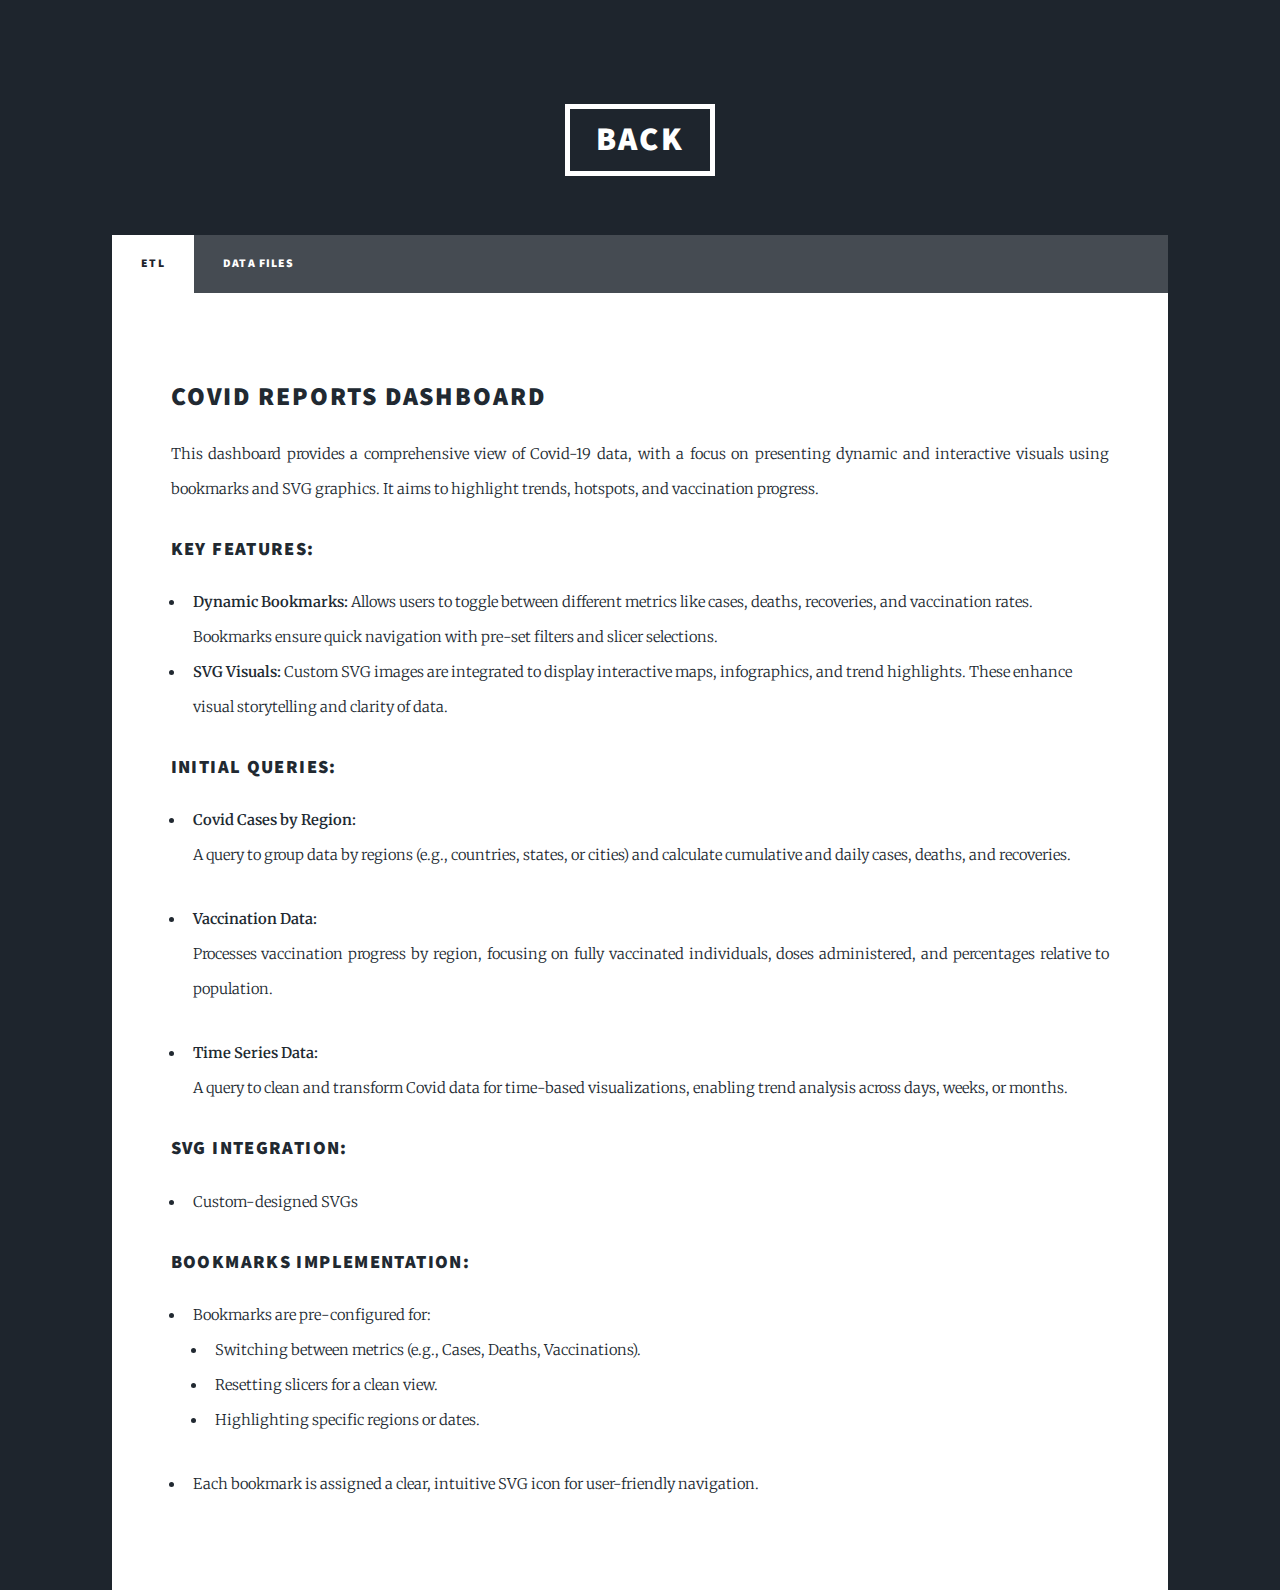
==== commit aae33c71: "N" ====
--- a/CovidReport.html
+++ b/CovidReport.html
@@ -33,9 +33,9 @@
 				<!-- Nav -->
 					<nav id="nav">
 						<ul class="links">
-							<li class="active"><a href="generic.html">ETL</a></li>
-							<li><a href="index.html">Visuals and DAX</a></li>
-							<li><a href="elements.html">Data Files</a></li>
+							<li class="active"><a >ETL</a></li>
+							
+							<li><a>Data Files</a></li>
 						</ul>
 						
 					</nav>
